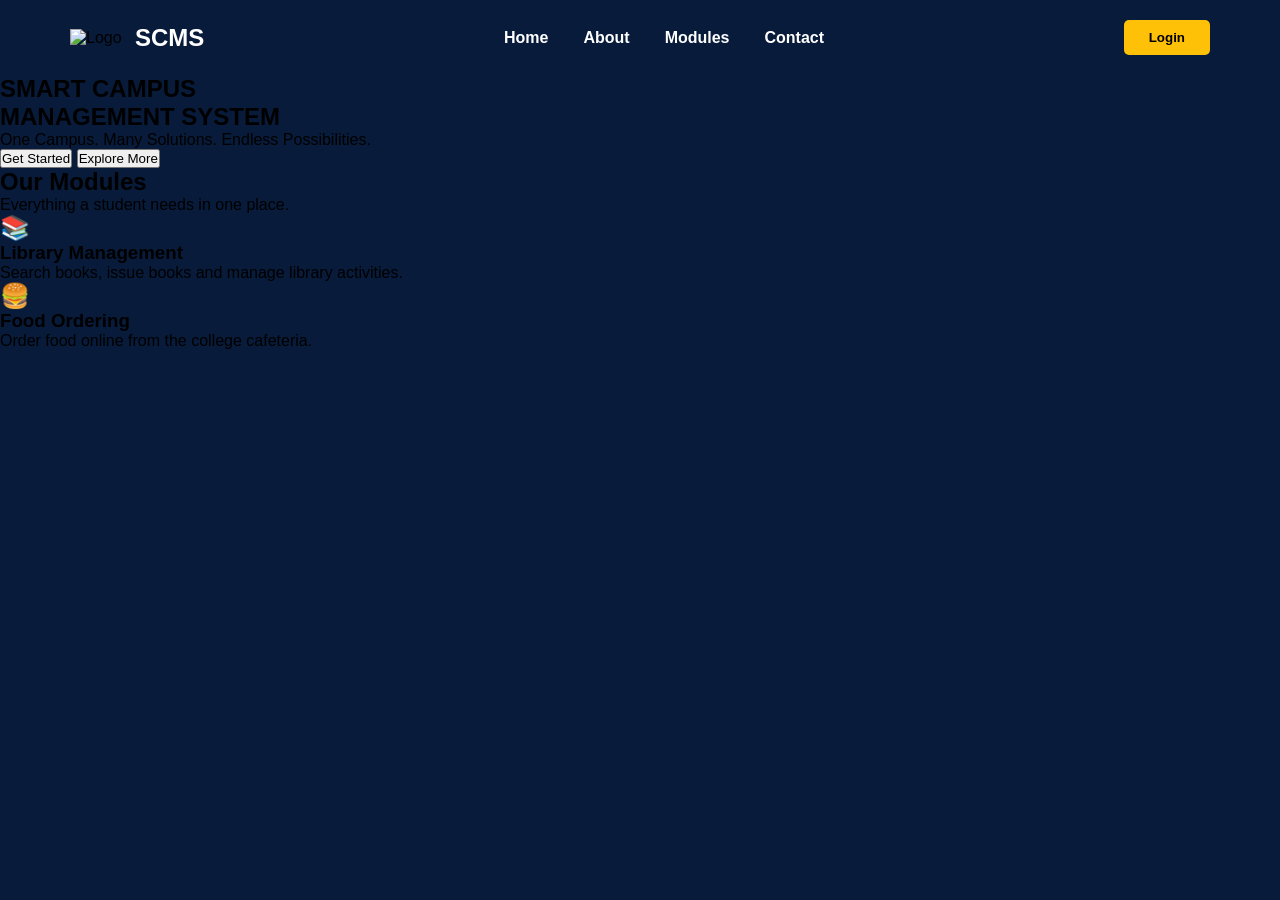
==== index.html @ 5b5bb32b "added food card" ====
<!DOCTYPE html>
<html>

<head>

    <title>SCMS</title>

    <link rel="stylesheet" href="style.css">

</head>

<body>

<nav>

    <div class="logo">

        <img src="images/logo.png" alt="Logo">

        <h2>SCMS</h2>

    </div>

    <ul>

        <li><a href="#">Home</a></li>

        <li><a href="#">About</a></li>

        <li><a href="#">Modules</a></li>

        <li><a href="#">Contact</a></li>

    </ul>

    <button>Login</button>

</nav>
<section class="hero">

<div class="hero-text">

<h1>

SMART CAMPUS

<br>

<span>MANAGEMENT SYSTEM</span>

</h1>

<p>

One Campus.

Many Solutions.

Endless Possibilities.

</p>

<div class="buttons">

<button class="btn1">

Get Started

</button>

<button class="btn2">

Explore More

</button>

</div>

</div>

</section>
</body>
<!-- Modules Section -->

<section class="modules">

    <h1>Our Modules</h1>

    <p>
        Everything a student needs in one place.
    </p>

    <div class="module-container">

<div class="card">

    <h2>📚</h2>

    <h3>Library Management</h3>

    <p>

        Search books, issue books and
        manage library activities.

    </p>

</div>  <div class="card">

    <h2>🍔</h2>

    <h3>Food Ordering</h3>

    <p>

        Order food online from the
        college cafeteria.

    </p>

</div>  </div>

</section>

</html>
---- style.css ----
*{
    margin:0;
    padding:0;
    box-sizing:border-box;
    font-family:Arial, Helvetica, sans-serif;
}

body{

    background:#081B3A;

}

nav{

    display:flex;

    justify-content:space-between;

    align-items:center;

    padding:20px 70px;

    background:#081B3A;

}

.logo{

    display:flex;

    align-items:center;

    gap:10px;

}

.logo img{

    width:55px;

}

.logo h2{

    color:white;

}

nav ul{

    display:flex;

    list-style:none;

    gap:35px;

}

nav ul li a{

    text-decoration:none;

    color:white;

    font-weight:bold;

}

nav button{

    padding:10px 25px;

    background:#FFC107;

    border:none;

    border-radius:5px;

    cursor:pointer;

    font-weight:bold;

.hero{

height:90vh;

background:url("images/bg.jpg");

background-size:cover;

background-position:center;

display:flex;

align-items:center;

padding-left:80px;

}

.hero-text{

color:white;

width:50%;

}

.hero h1{

font-size:70px;

}

.hero h1 span{

color:#FFC107;

}

.hero p{

font-size:24px;

margin-top:25px;

line-height:40px;

}

.buttons{

margin-top:40px;

}

.btn1{

padding:15px 35px;

background:#FFC107;

border:none;

font-weight:bold;

margin-right:20px;

cursor:pointer;

}

.btn2{

padding:15px 35px;

background:transparent;

border:2px solid white;

color:white;

cursor:pointer;

}.modules{

    text-align:center;

    padding:80px 60px;

    background:#F5F7FA;

}

.modules h1{

    color:#081B3A;

    font-size:40px;

}

.modules p{

    margin-top:15px;

    color:#666;

    font-size:18px;

.module-container{

    display:flex;

    justify-content:center;

    margin-top:50px;

}}
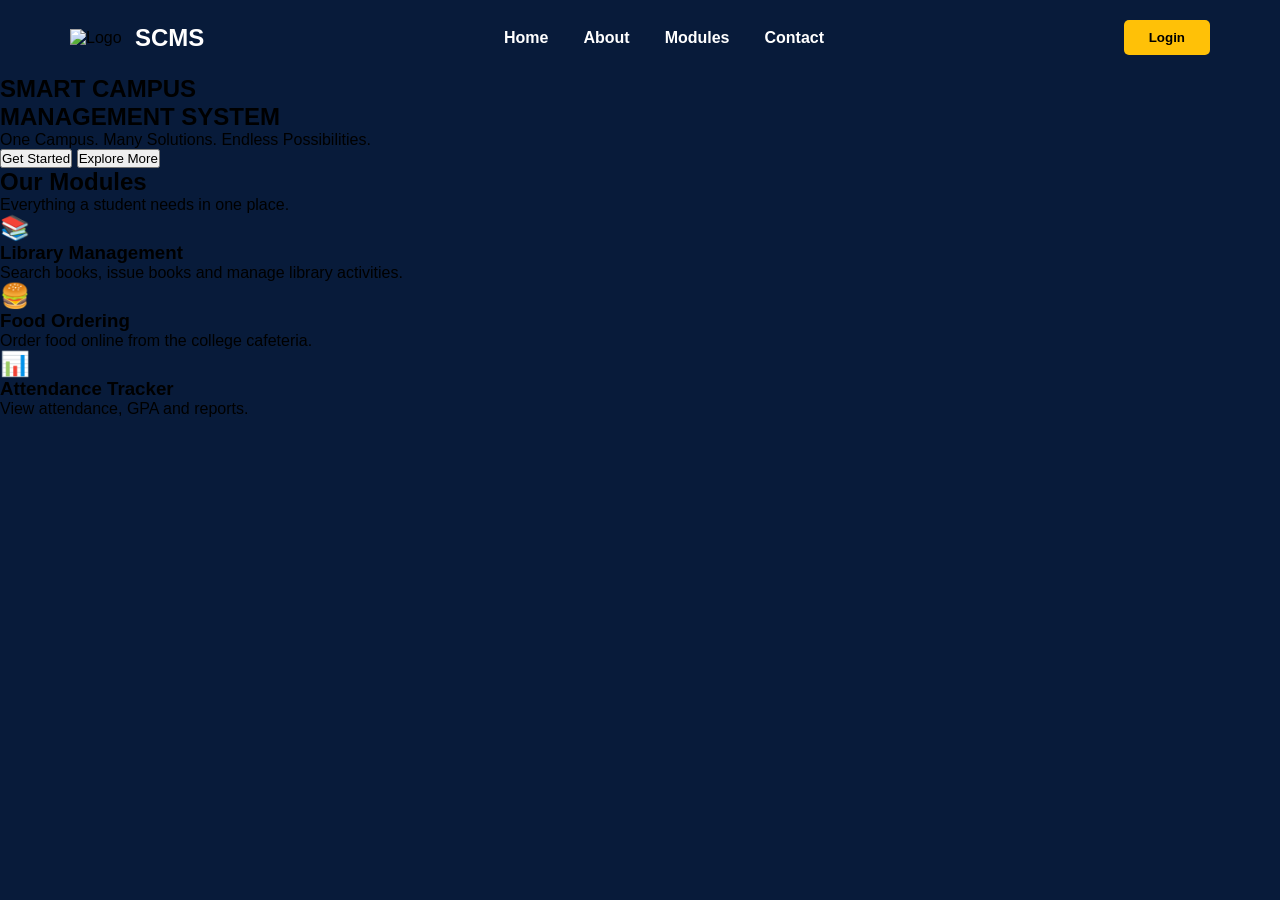
==== commit 51986640: "added attendance card" ====
--- a/index.html
+++ b/index.html
@@ -118,7 +118,20 @@
 
     </p>
 
-</div>  </div>
+</div> <div class="card">
+
+    <h2>📊</h2>
+
+    <h3>Attendance Tracker</h3>
+
+    <p>
+
+        View attendance,
+        GPA and reports.
+
+    </p>
+
+</div> </div>
 
 </section>
 
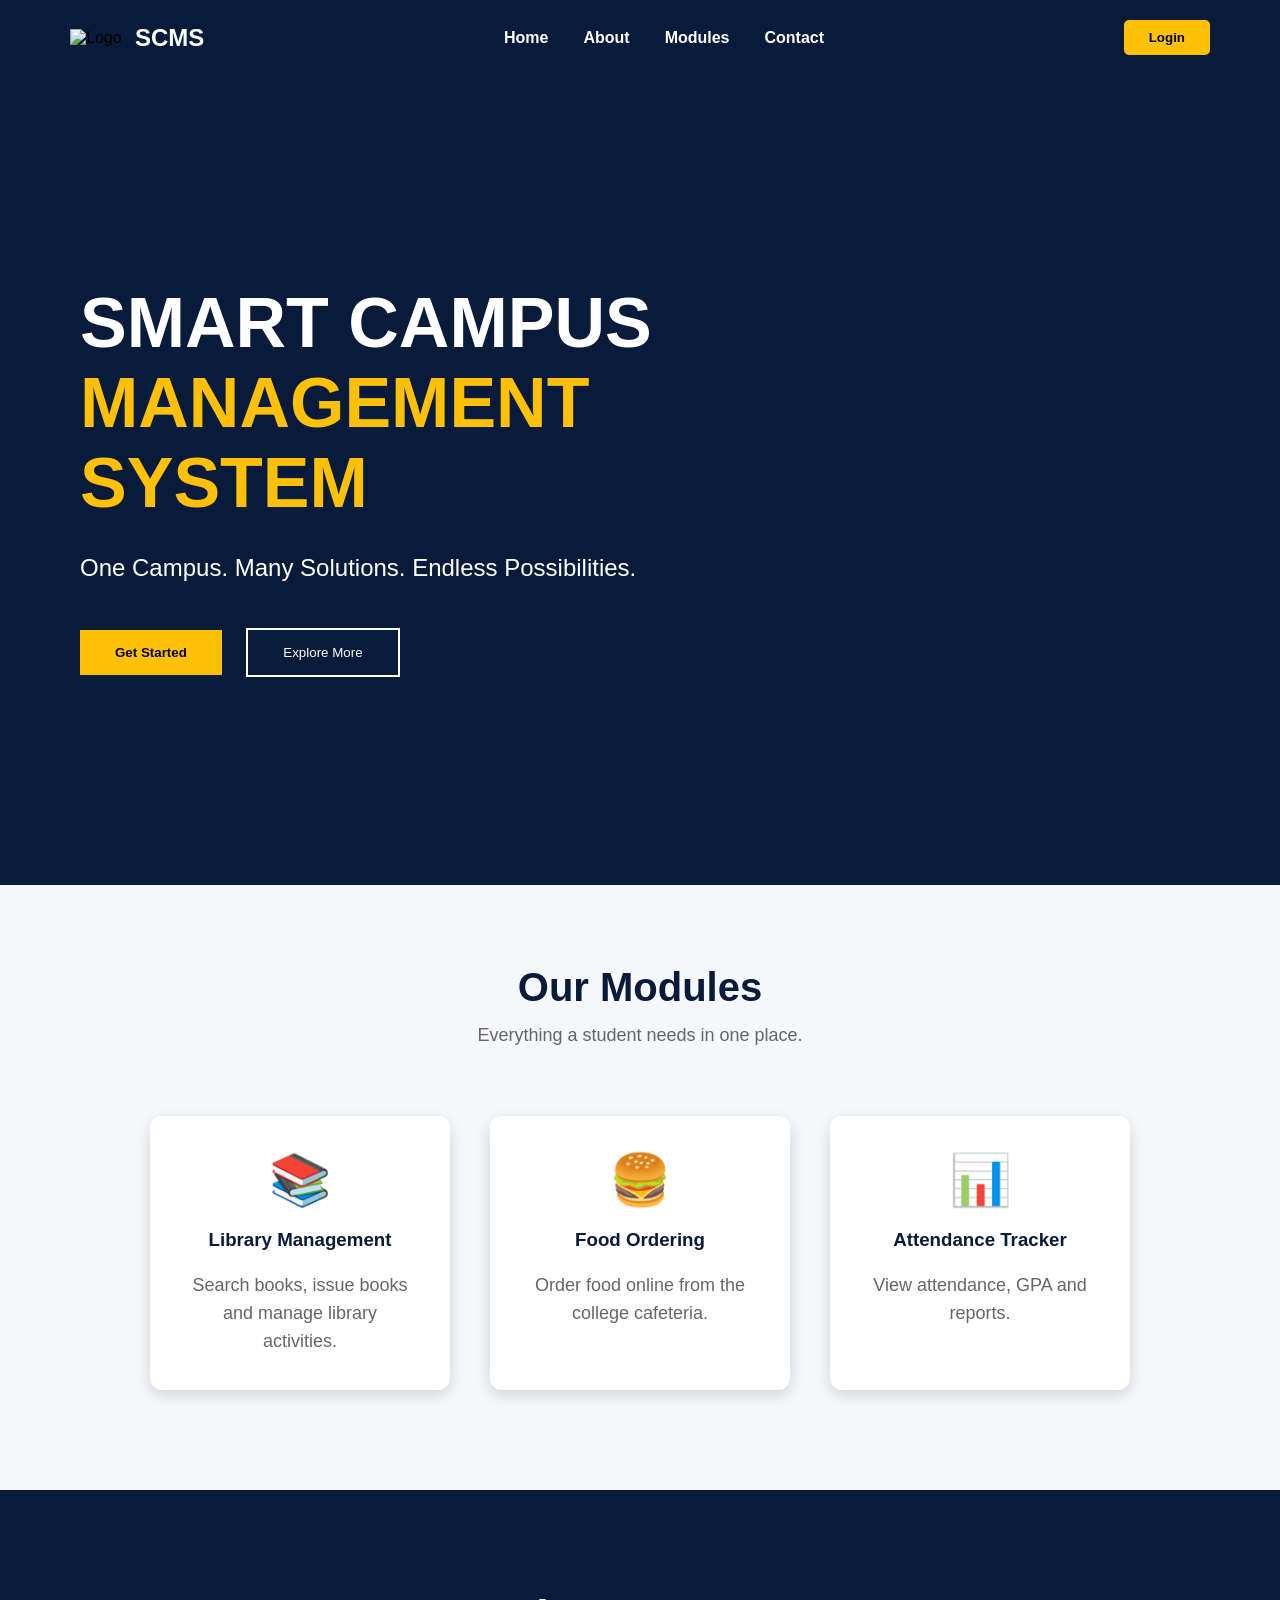
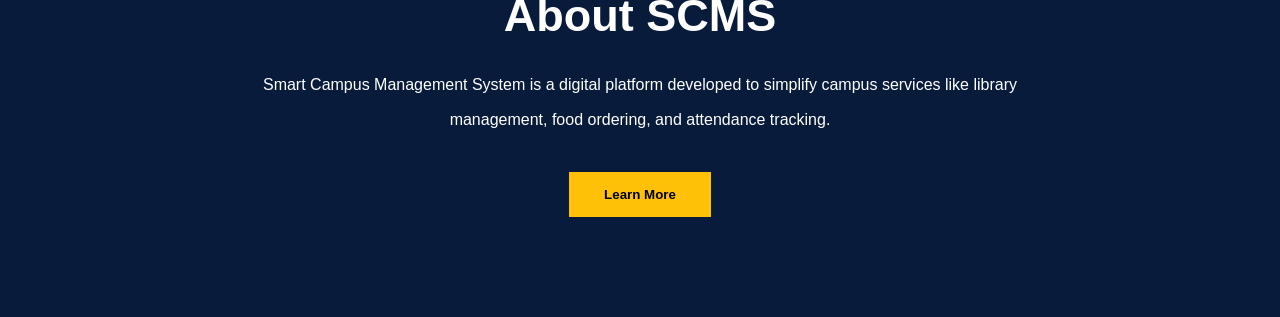
==== commit 95d463e5: "added about and some styles" ====
--- a/index.html
+++ b/index.html
@@ -133,6 +133,30 @@
 
 </div> </div>
 
+</section><section class="about">
+
+    <div class="about-text">
+
+        <h1>About SCMS</h1>
+
+        <p>
+
+            Smart Campus Management System
+            is a digital platform developed
+            to simplify campus services like
+            library management, food ordering,
+            and attendance tracking.
+
+        </p>
+
+        <button>
+
+            Learn More
+
+        </button>
+
+    </div>
+
 </section>
 
 </html>
--- a/style.css
+++ b/style.css
@@ -81,7 +81,8 @@
 
     font-weight:bold;
 
-.hero{
+    }
+    .hero{
 
 height:90vh;
 
@@ -188,6 +189,7 @@
     color:#666;
 
     font-size:18px;
+}
 
 .module-container{
 
@@ -197,4 +199,91 @@
 
     margin-top:50px;
 
-}}
+}.card{
+
+    width:300px;
+
+    background:white;
+
+    margin:20px;
+
+    padding:35px;
+
+    border-radius:12px;
+
+    box-shadow:0px 5px 15px rgba(0,0,0,0.15);
+
+    transition:0.3s;
+
+}
+
+.card:hover{
+
+    transform:translateY(-10px);
+
+}
+
+.card h2{
+
+    font-size:50px;
+
+}
+
+.card h3{
+
+    margin-top:20px;
+
+    color:#081B3A;
+
+}
+
+.card p{
+
+    margin-top:20px;
+
+    line-height:28px;
+
+}
+.about{
+
+    background:#081B3A;
+
+    color:white;
+
+    padding:100px;
+
+    text-align:center;
+
+}
+
+.about h1{
+
+    font-size:45px;
+
+}
+
+.about p{
+
+    width:70%;
+
+    margin:auto;
+
+    margin-top:25px;
+
+    line-height:35px;
+
+}
+
+.about button{
+
+    margin-top:35px;
+
+    padding:15px 35px;
+
+    background:#FFC107;
+
+    border:none;
+
+    font-weight:bold;
+
+}
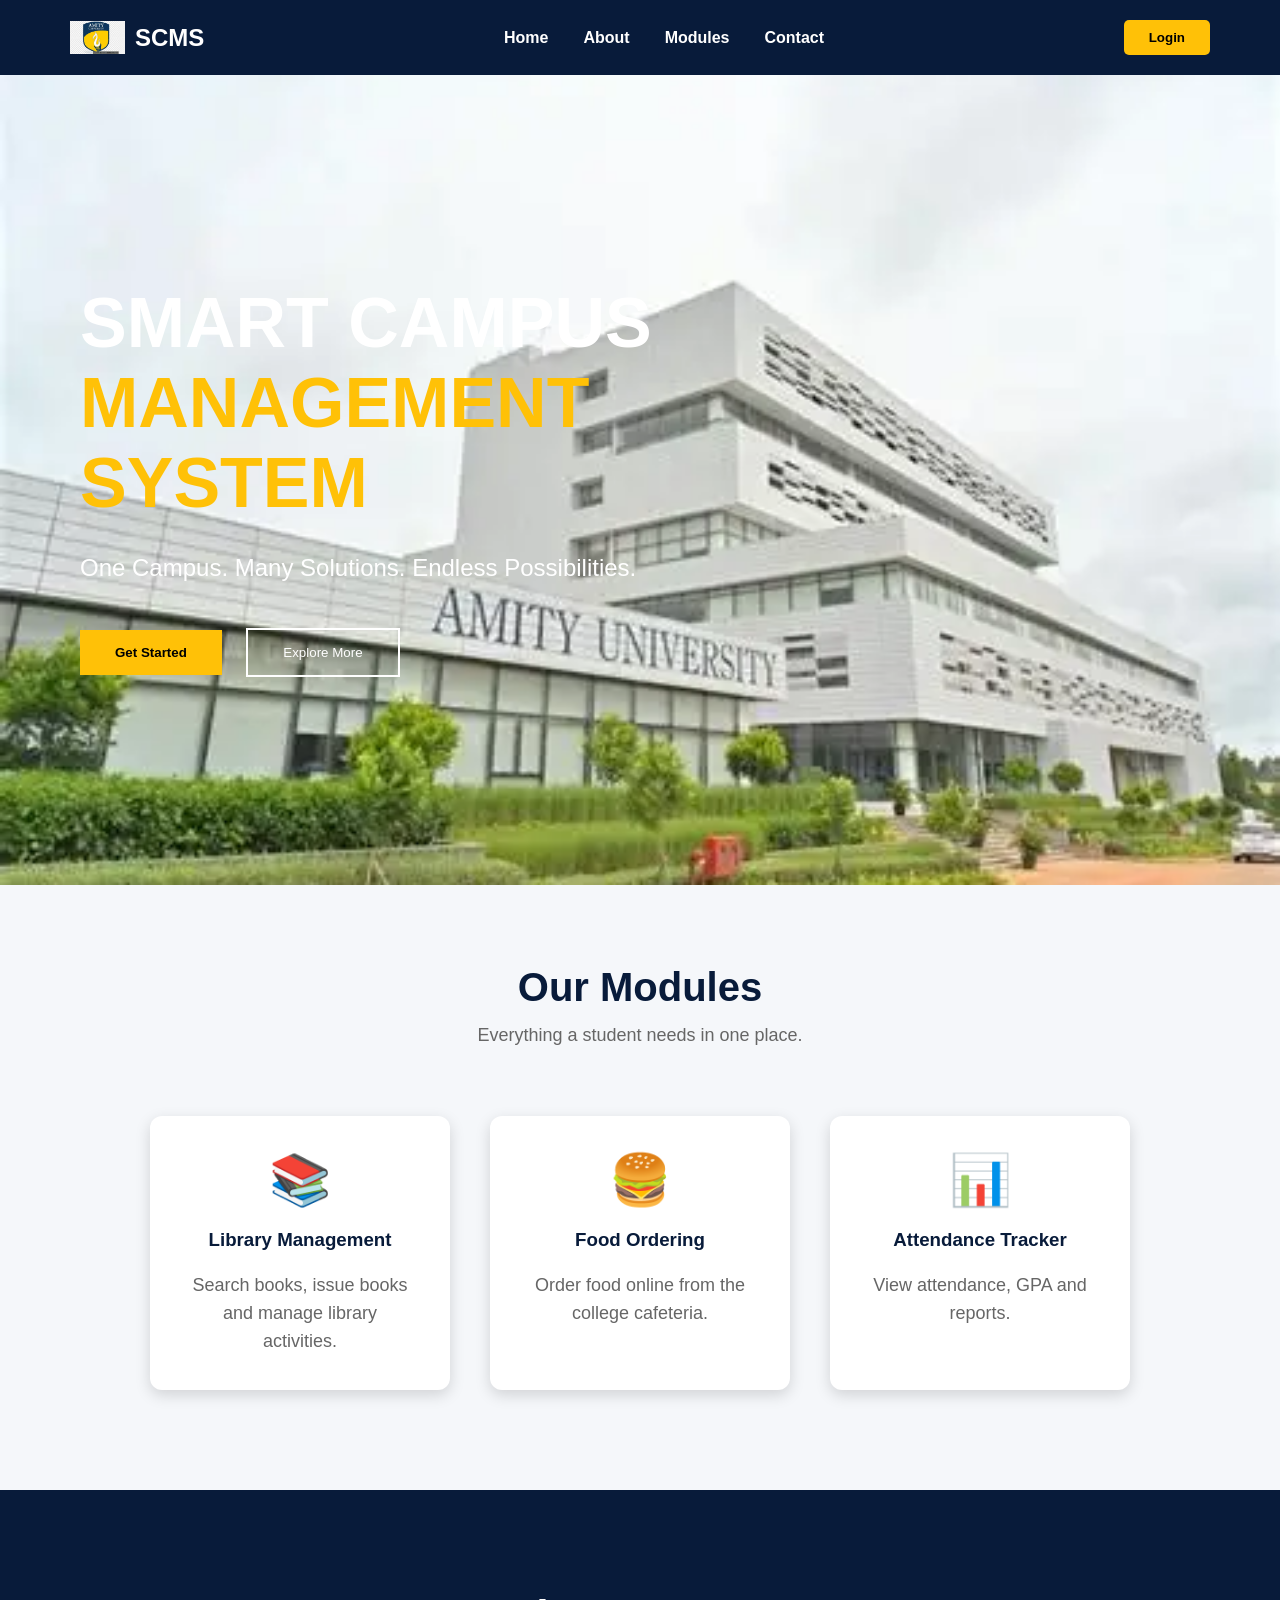
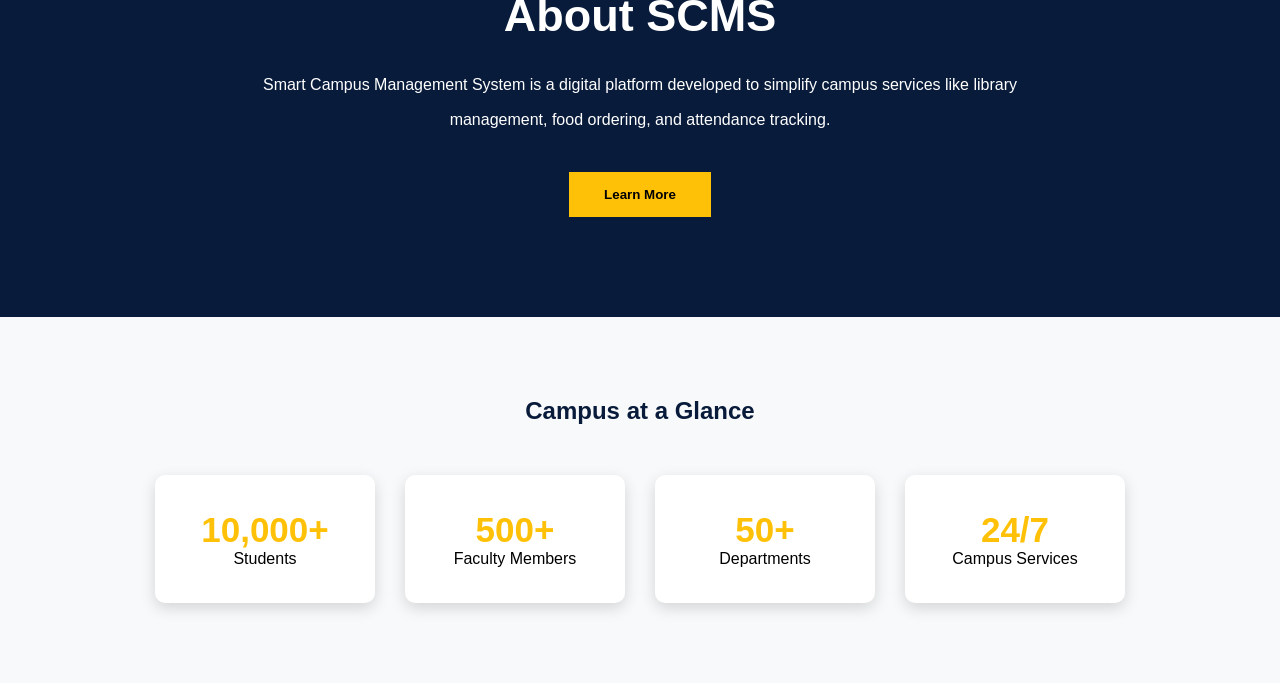
==== commit 91ab8090: "added style ans stats section" ====
--- a/index.html
+++ b/index.html
@@ -158,5 +158,33 @@
     </div>
 
 </section>
+<section class="stats">
 
+    <h1>Campus at a Glance</h1>
+
+    <div class="stats-container">
+
+        <div class="stat-box">
+            <h2>10,000+</h2>
+            <p>Students</p>
+        </div>
+
+        <div class="stat-box">
+            <h2>500+</h2>
+            <p>Faculty Members</p>
+        </div>
+
+        <div class="stat-box">
+            <h2>50+</h2>
+            <p>Departments</p>
+        </div>
+
+        <div class="stat-box">
+            <h2>24/7</h2>
+            <p>Campus Services</p>
+        </div>
+
+    </div>
+
+</section>
 </html>
--- a/style.css
+++ b/style.css
@@ -286,4 +286,42 @@
 
     font-weight:bold;
 
-}
+}.stats{
+
+    padding:80px;
+    text-align:center;
+    background:#F8F9FA;
+
+}
+
+.stats h1{
+
+    color:#081B3A;
+    margin-bottom:50px;
+
+}
+
+.stats-container{
+
+    display:flex;
+    justify-content:center;
+    gap:30px;
+
+}
+
+.stat-box{
+
+    background:white;
+    padding:35px;
+    width:220px;
+    border-radius:10px;
+    box-shadow:0px 5px 15px rgba(0,0,0,0.15);
+
+}
+
+.stat-box h2{
+
+    color:#FFC107;
+    font-size:35px;
+
+}
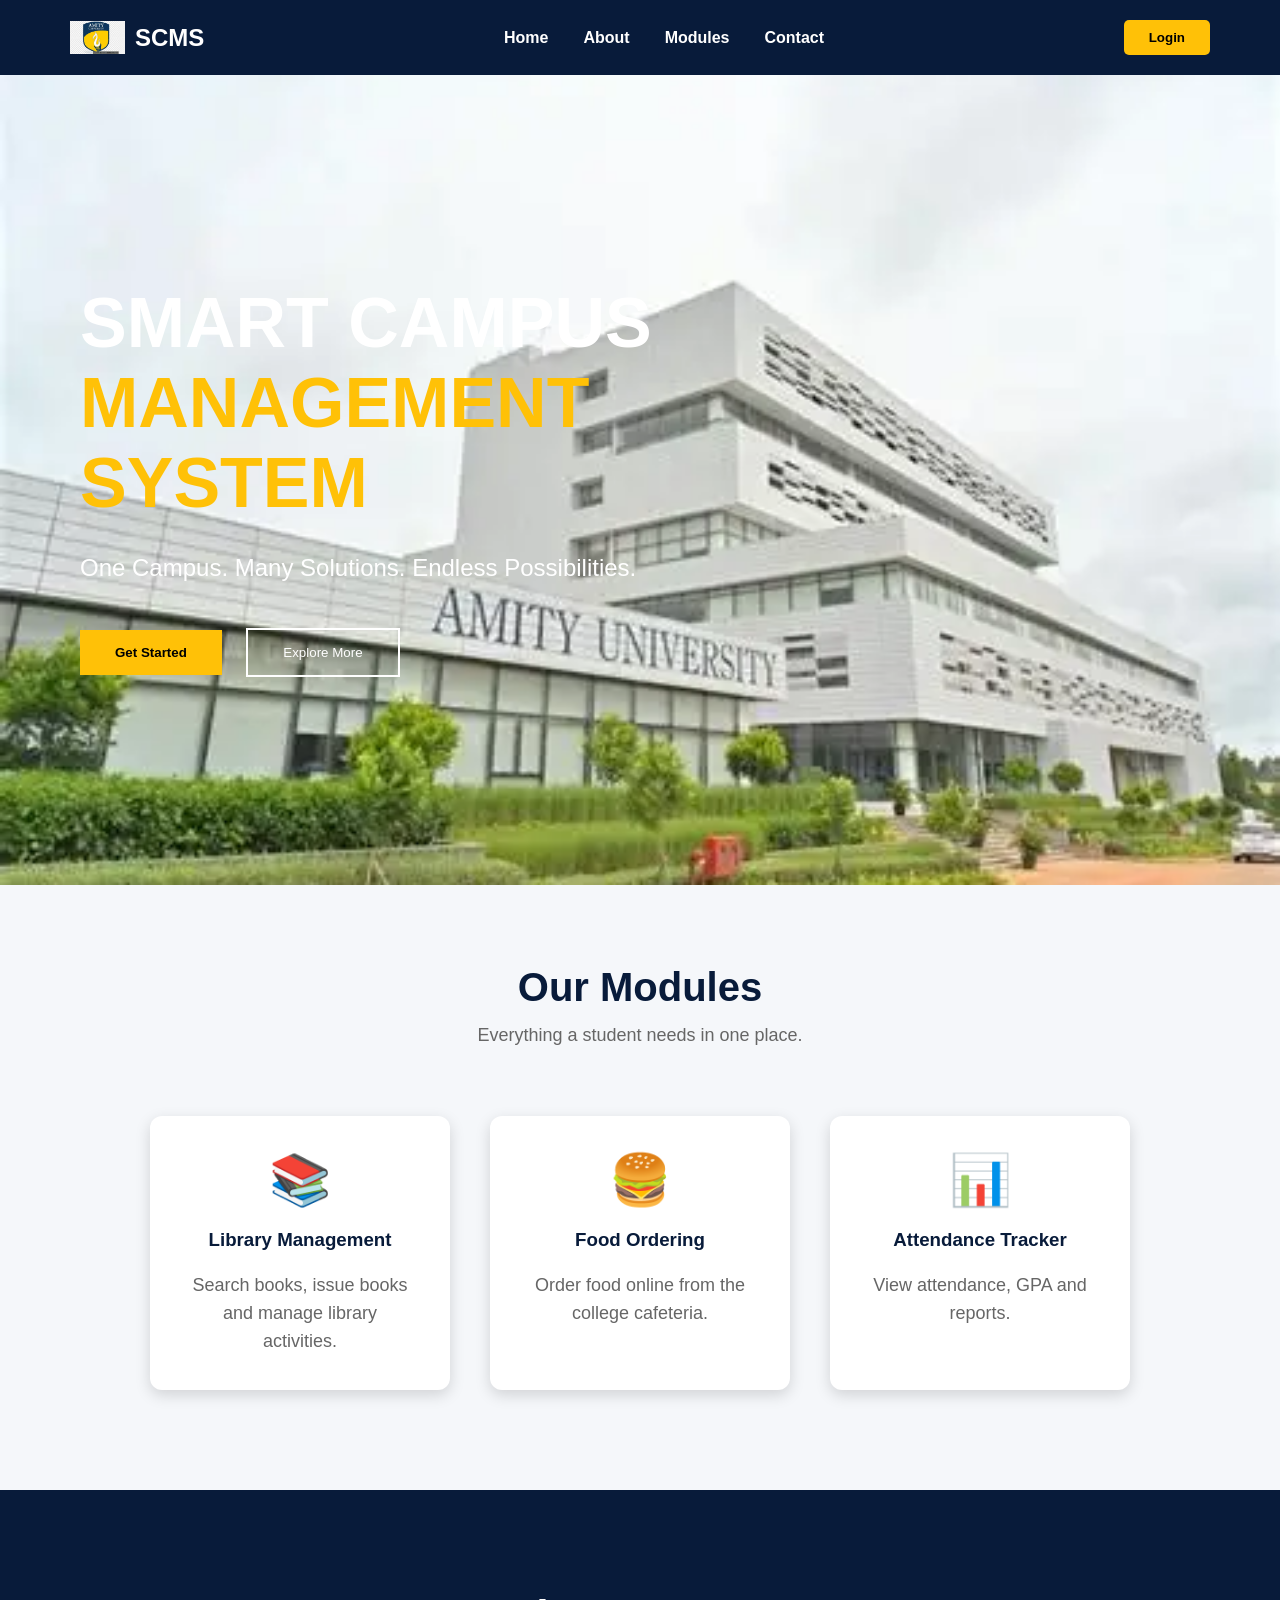
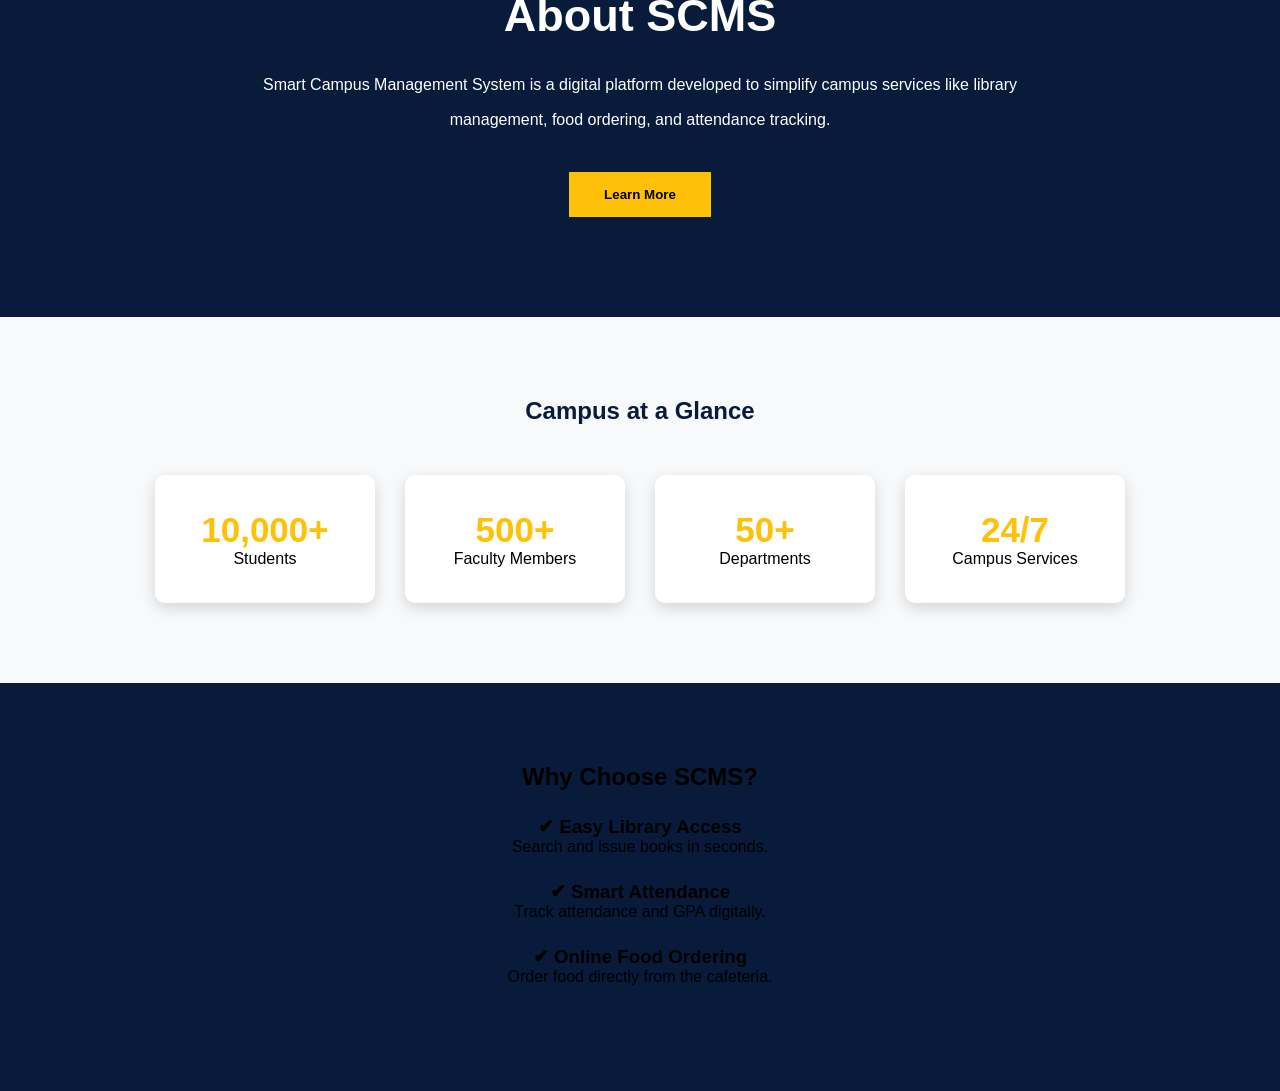
==== commit b5b867e1: "added style ans search section" ====
--- a/index.html
+++ b/index.html
@@ -186,5 +186,33 @@
 
     </div>
 
+</section><section class="features">
+
+    <h1>Why Choose SCMS?</h1>
+
+    <div class="feature">
+
+        <h3>✔ Easy Library Access</h3>
+
+        <p>Search and issue books in seconds.</p>
+
+    </div>
+
+    <div class="feature">
+
+        <h3>✔ Smart Attendance</h3>
+
+        <p>Track attendance and GPA digitally.</p>
+
+    </div>
+
+    <div class="feature">
+
+        <h3>✔ Online Food Ordering</h3>
+
+        <p>Order food directly from the cafeteria.</p>
+
+    </div>
+
 </section>
 </html>
--- a/style.css
+++ b/style.css
@@ -325,3 +325,16 @@
     font-size:35px;
 
 }
+.features{
+
+    padding:80px;
+    text-align:center;
+
+}
+
+.feature{
+
+    margin:25px auto;
+    width:70%;
+
+}
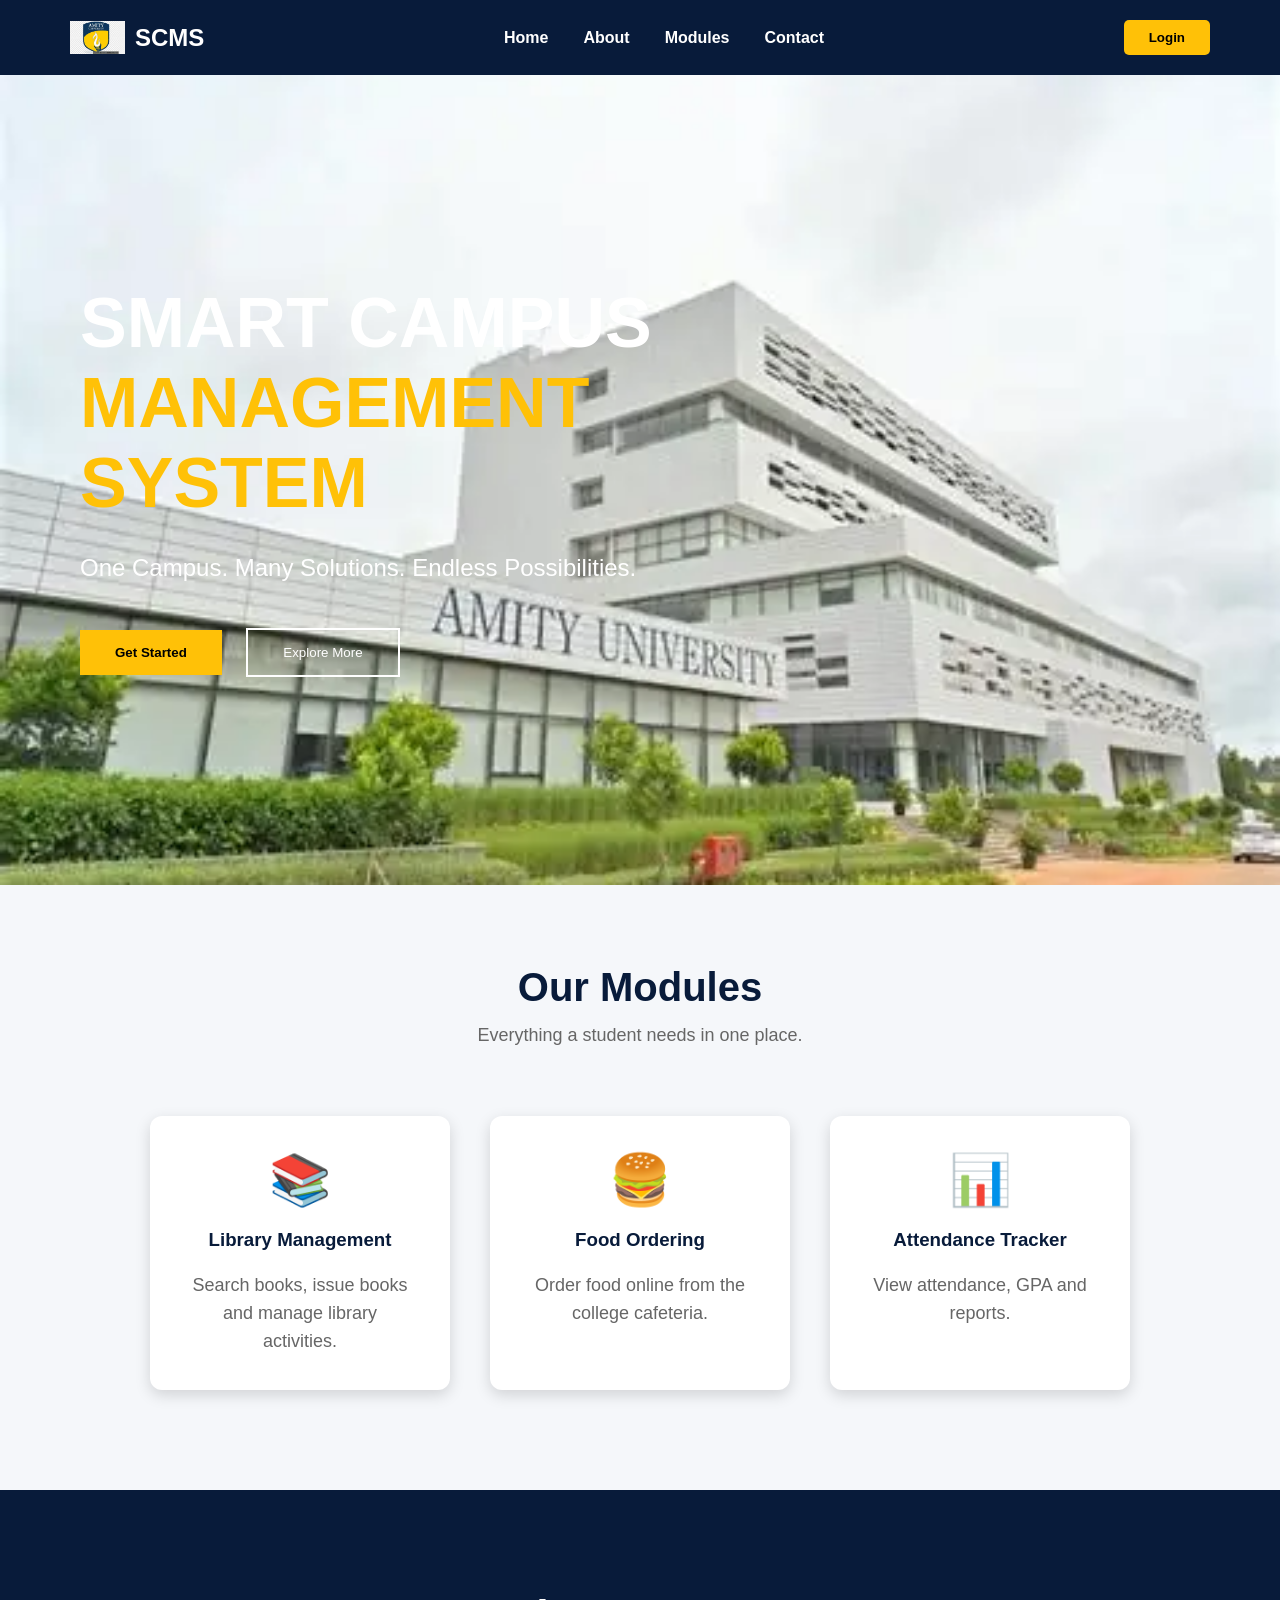
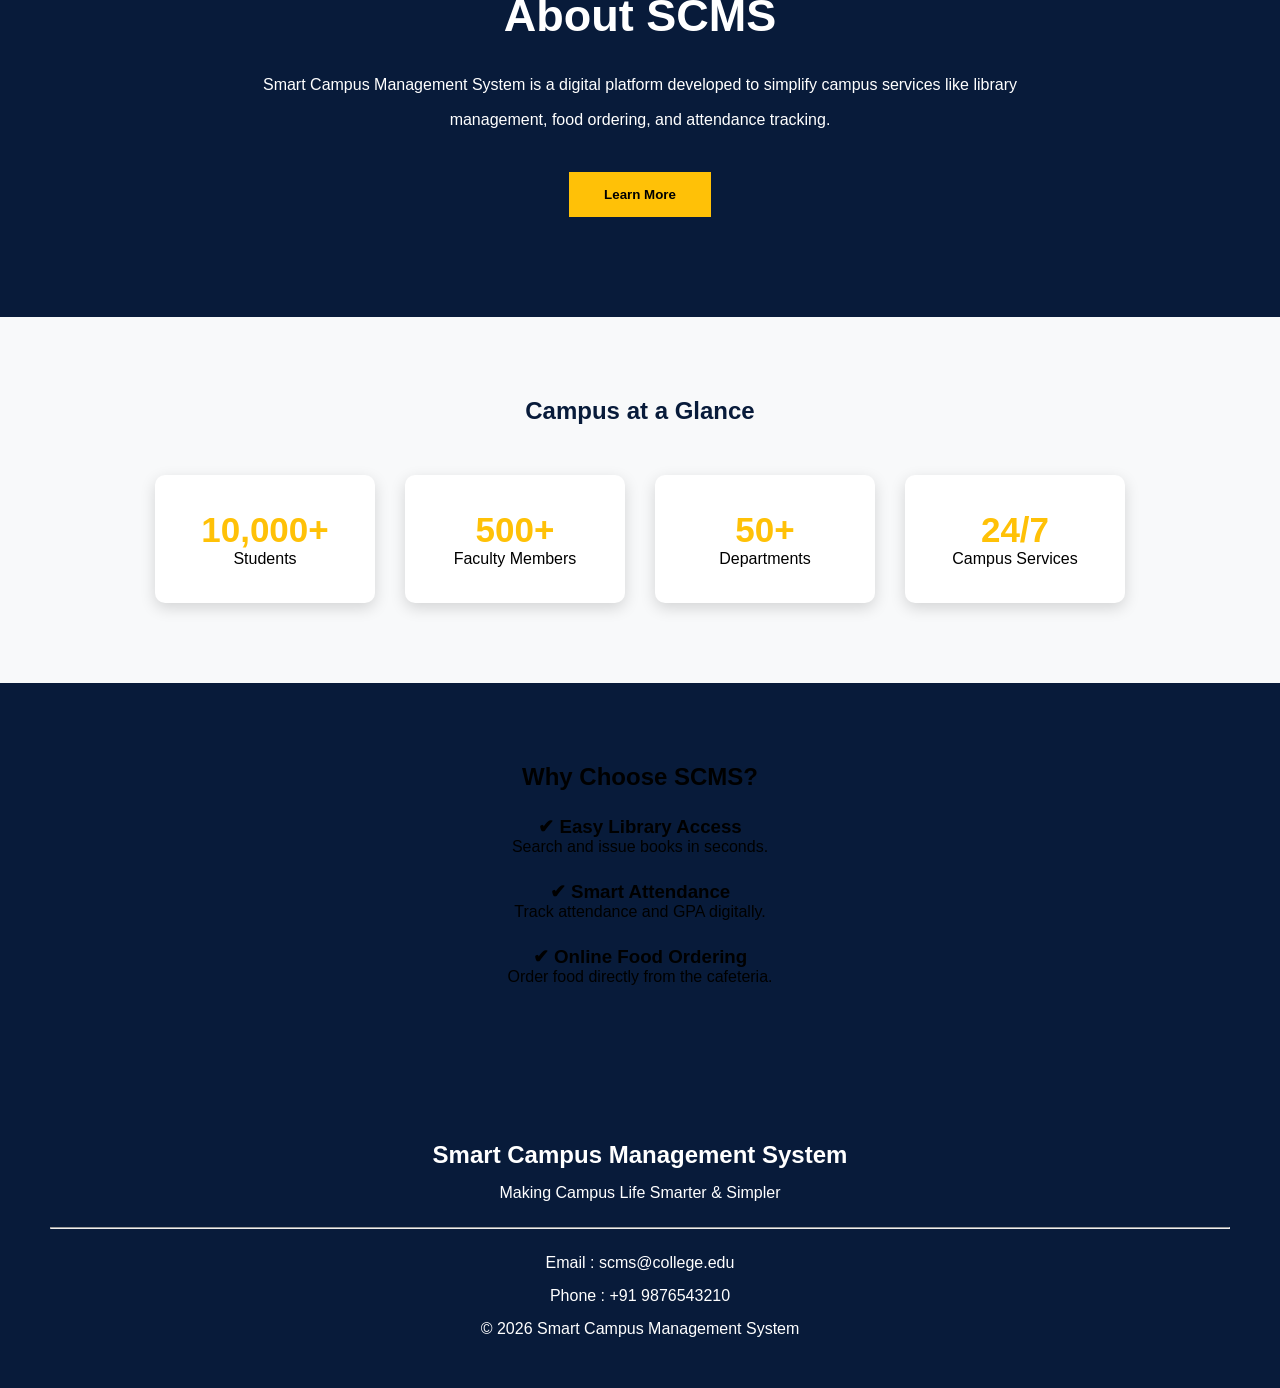
==== commit 9209f3da: "added footer and styles" ====
--- a/index.html
+++ b/index.html
@@ -214,5 +214,35 @@
 
     </div>
 
-</section>
+</section><footer>
+
+    <h2>Smart Campus Management System</h2>
+
+    <p>
+        Making Campus Life Smarter & Simpler
+    </p>
+
+    <hr>
+
+    <p>
+
+        Email :
+        scms@college.edu
+
+    </p>
+
+    <p>
+
+        Phone :
+        +91 9876543210
+
+    </p>
+
+    <p>
+
+        © 2026 Smart Campus Management System
+
+    </p>
+
+</footer>
 </html>
--- a/style.css
+++ b/style.css
@@ -337,4 +337,23 @@
     margin:25px auto;
     width:70%;
 
-}
+}footer{
+
+    background:#081B3A;
+    color:white;
+    text-align:center;
+    padding:50px;
+
+}
+
+footer p{
+
+    margin-top:15px;
+
+}
+
+footer hr{
+
+    margin:25px 0;
+
+}
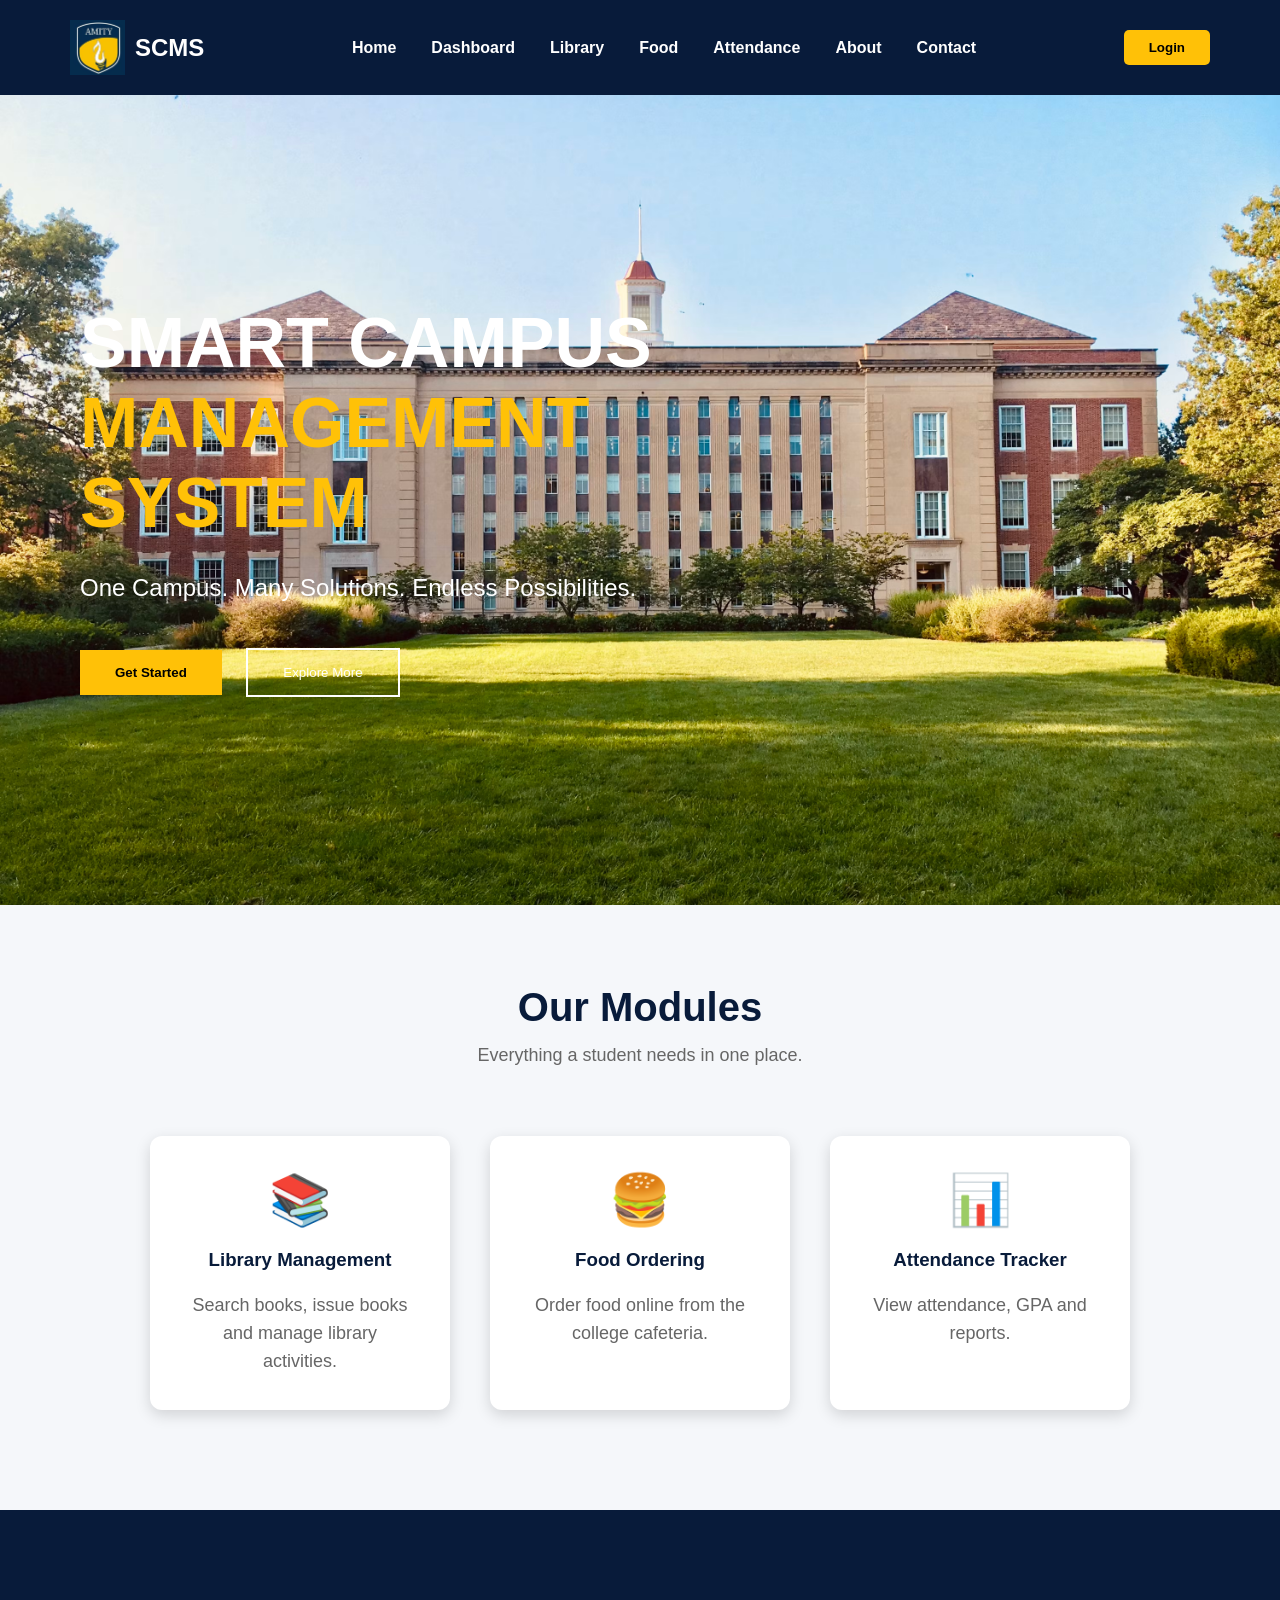
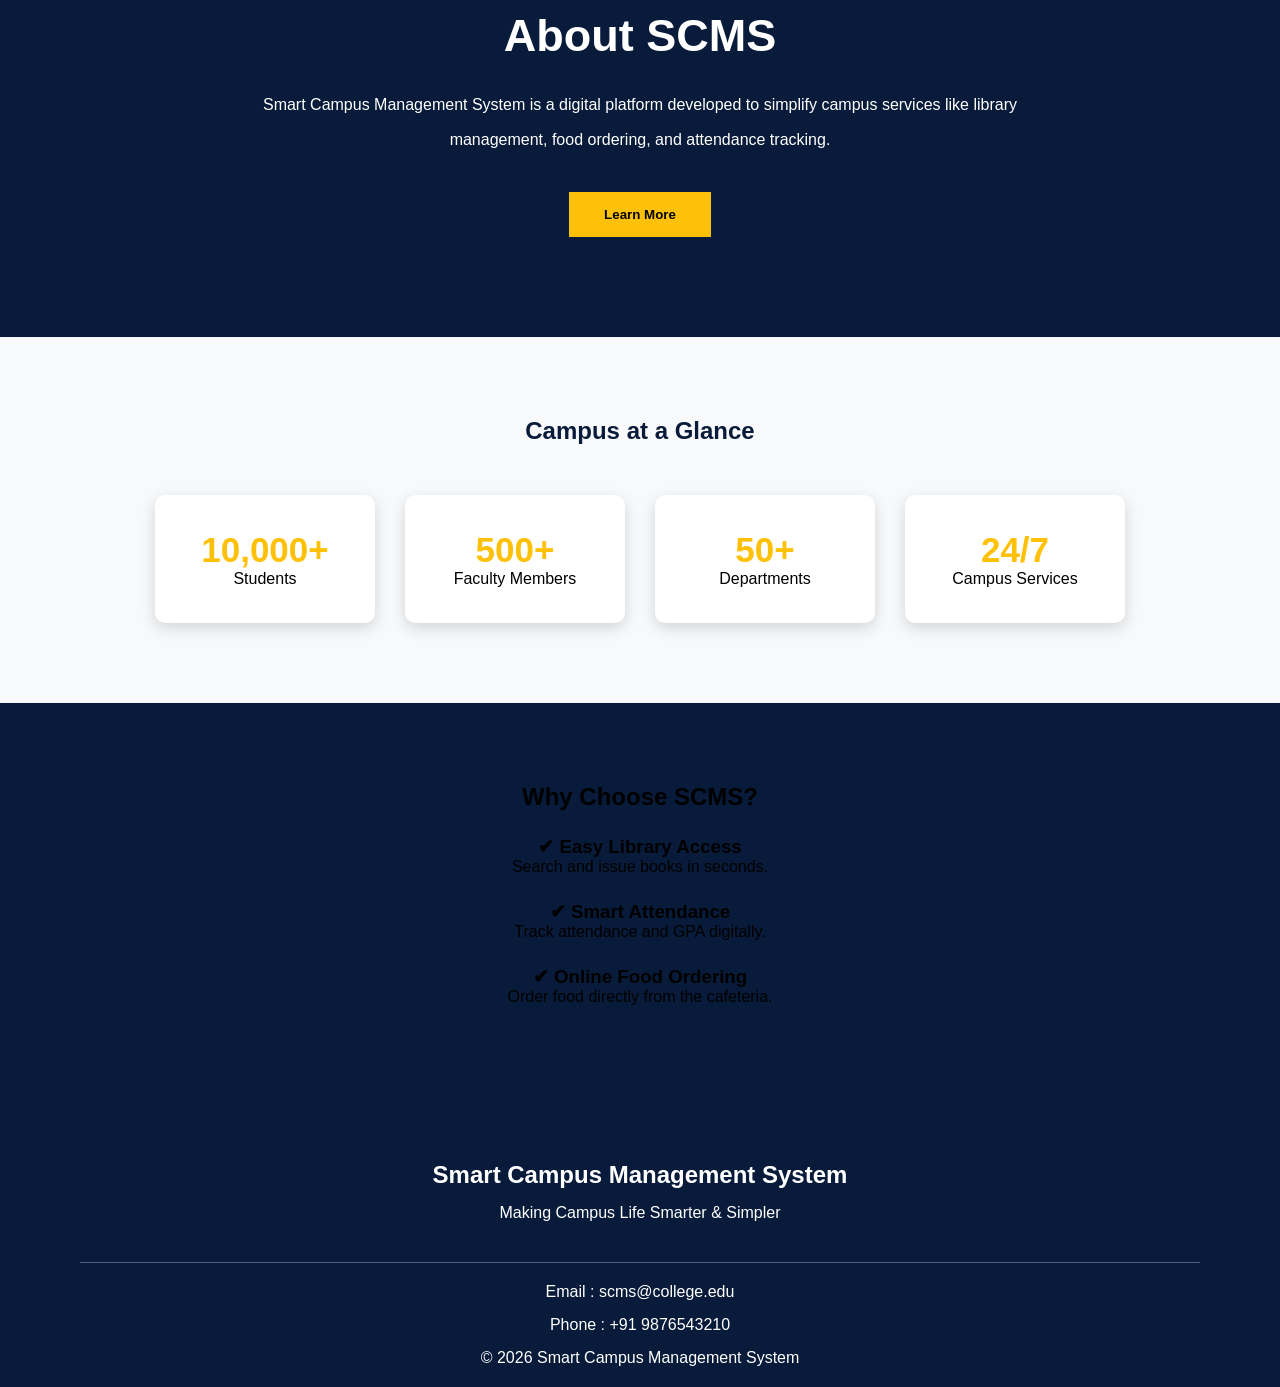
==== commit a5a6f89e: "added files to SCMS_project" ====
--- a/index.html
+++ b/index.html
@@ -14,26 +14,31 @@
 <nav>
 
     <div class="logo">
-
-        <img src="images/logo.png" alt="Logo">
-
+        <img src="images/logo.png" alt="SCMS Logo">
         <h2>SCMS</h2>
-
     </div>
 
     <ul>
 
-        <li><a href="#">Home</a></li>
-
-        <li><a href="#">About</a></li>
-
-        <li><a href="#">Modules</a></li>
-
-        <li><a href="#">Contact</a></li>
+        <li><a href="index.html">Home</a></li>
+
+        <li><a href="dashboard.html">Dashboard</a></li>
+
+        <li><a href="library.html">Library</a></li>
+
+        <li><a href="food.html">Food</a></li>
+
+        <li><a href="attendance.html">Attendance</a></li>
+
+        <li><a href="about.html">About</a></li>
+
+        <li><a href="contact.html">Contact</a></li>
 
     </ul>
 
-    <button>Login</button>
+    <a href="login.html">
+        <button>Login</button>
+    </a>
 
 </nav>
 <section class="hero">
--- a/style.css
+++ b/style.css
@@ -356,4 +356,653 @@
 
     margin:25px 0;
 
-}
+}.login-section{
+
+height:90vh;
+
+display:flex;
+
+justify-content:center;
+
+align-items:center;
+
+background:#F5F7FA;
+
+}
+
+.login-box{
+
+width:420px;
+
+background:white;
+
+padding:40px;
+
+border-radius:12px;
+
+text-align:center;
+
+box-shadow:0px 5px 20px rgba(0,0,0,.2);
+
+}.login-box input{
+
+width:100%;
+
+padding:15px;
+
+margin-top:20px;
+
+border-radius:6px;
+
+border:1px solid #ccc;
+
+font-size:16px;
+
+}.login-box button{
+
+width:100%;
+
+padding:15px;
+
+margin-top:25px;
+
+background:#FFC107;
+
+border:none;
+
+font-weight:bold;
+
+cursor:pointer;
+
+font-size:18px;
+
+border-radius:6px;
+
+}.options{
+
+display:flex;
+
+justify-content:space-between;
+
+margin-top:20px;
+
+font-size:14px;
+
+}.login-logo{
+
+width:90px;
+
+margin-bottom:20px;
+
+}.login-box button:hover{
+
+background:#E0A800;
+
+}
+
+.options a:hover{
+
+color:#FFC107;
+
+}.welcome{
+
+padding:60px;
+
+color:white;
+
+text-align:center;
+
+}.dashboard{
+
+display:flex;
+
+justify-content:center;
+
+gap:30px;
+
+padding:60px;
+
+flex-wrap:wrap;
+
+}
+
+.dash-card{
+
+width:240px;
+
+padding:30px;
+
+background:white;
+
+border-radius:10px;
+
+text-align:center;
+
+box-shadow:0px 5px 15px rgba(0,0,0,.2);
+
+transition:.3s;
+
+}
+
+.dash-card:hover{
+
+transform:translateY(-10px);
+
+}.library-header{
+
+    text-align:center;
+    padding:60px;
+    color:white;
+
+}.options a:hover{
+
+color:#FFC107;
+
+}.welcome{
+
+padding:60px;
+
+color:white;
+
+text-align:center;
+
+}.dashboard{
+
+display:flex;
+
+justify-content:center;
+
+gap:30px;
+
+padding:60px;
+
+flex-wrap:wrap;
+
+}
+
+.dash-card{
+
+width:240px;
+
+padding:30px;
+
+background:white;
+
+border-radius:10px;
+
+text-align:center;
+
+box-shadow:0px 5px 15px rgba(0,0,0,.2);
+
+transition:.3s;
+
+}
+
+.dash-card:hover{
+
+transform:translateY(-10px);
+
+}.library-header{
+
+    text-align:center;
+    padding:60px;
+    color:white;
+
+}.books{
+
+    padding:40px;
+
+}
+
+table{
+
+    width:90%;
+    margin:auto;
+    border-collapse:collapse;
+    background:white;
+
+}
+
+th{
+
+    background:#081B3A;
+    color:white;
+
+}
+
+th,td{
+
+    padding:15px;
+    border:1px solid #ddd;
+    text-align:center;
+
+}.categories{
+
+    padding:70px;
+
+    text-align:center;
+
+}
+
+.category-container{
+
+    display:flex;
+
+    justify-content:center;
+
+    gap:25px;
+
+    margin-top:40px;
+
+    flex-wrap:wrap;
+
+}
+
+.category-card{
+
+    width:220px;
+
+    background:white;
+
+    padding:30px;
+
+    border-radius:12px;
+
+    box-shadow:0px 5px 15px rgba(0,0,0,.15);
+
+    transition:.3s;
+
+}
+
+.category-card:hover{
+
+    transform:translateY(-8px);
+
+}.recent-books{
+
+padding:70px;
+
+text-align:center;
+
+background:#F8F9FA;
+
+}
+
+.recent-container{
+
+display:flex;
+
+justify-content:center;
+
+gap:30px;
+
+margin-top:40px;
+
+}
+
+.recent-card{
+
+width:250px;
+
+padding:25px;
+
+background:white;
+
+border-radius:12px;
+
+box-shadow:0px 5px 15px rgba(0,0,0,.15);
+
+}.popular-books{
+
+padding:70px;
+
+text-align:center;
+
+}
+
+.popular-container{
+
+display:flex;
+
+justify-content:center;
+
+gap:30px;
+
+margin-top:40px;
+
+}
+
+.popular-card{
+
+width:250px;
+
+background:white;
+
+padding:30px;
+
+border-radius:12px;
+
+box-shadow:0px 5px 15px rgba(0,0,0,.15);
+
+transition:.3s;
+
+}
+
+.popular-card:hover{
+
+transform:scale(1.05);
+
+}.food-header{
+
+text-align:center;
+
+padding:60px;
+
+color:white;
+
+}.food-search{
+
+text-align:center;
+
+margin:40px;
+
+}
+
+.food-search input{
+
+width:350px;
+
+padding:15px;
+
+}
+
+.food-search button{
+
+padding:15px 30px;
+
+background:#FFC107;
+
+border:none;
+
+cursor:pointer;
+
+}.menu{
+
+padding:70px;
+
+text-align:center;
+
+}
+
+.menu-container{
+
+display:flex;
+
+justify-content:center;
+
+gap:30px;
+
+flex-wrap:wrap;
+
+margin-top:40px;
+
+}
+
+.menu-card{
+
+width:250px;
+
+background:white;
+
+padding:30px;
+
+border-radius:12px;
+
+box-shadow:0px 5px 15px rgba(0,0,0,.15);
+
+transition:.3s;
+
+}
+
+.menu-card:hover{
+
+transform:translateY(-8px);
+
+}
+
+.menu-card button{
+
+margin-top:15px;
+
+padding:10px 20px;
+
+background:#FFC107;
+
+border:none;
+
+cursor:pointer;
+
+}.cart{
+
+padding:60px;
+
+text-align:center;
+
+background:#F5F7FA;
+
+}footer{
+
+    background:#081B3A;
+    color:white;
+    padding:50px 80px 20px;
+
+}
+
+.footer-container{
+
+    display:flex;
+    justify-content:space-between;
+    flex-wrap:wrap;
+    gap:50px;
+
+}
+
+.footer-about{
+
+    width:35%;
+
+}
+
+.footer-about h2{
+
+    color:#FFC107;
+    margin-bottom:15px;
+
+}
+
+.footer-about p{
+
+    line-height:28px;
+
+}
+
+.footer-links h3,
+.footer-contact h3{
+
+    color:#FFC107;
+    margin-bottom:15px;
+
+}
+
+.footer-links ul{
+
+    list-style:none;
+
+}
+
+.footer-links li{
+
+    margin-bottom:12px;
+
+}
+
+.footer-links a{
+
+    color:white;
+    text-decoration:none;
+
+}
+
+.footer-links a:hover{
+
+    color:#FFC107;
+
+}
+
+.footer-contact p{
+
+    margin-bottom:12px;
+
+}
+
+footer hr{
+
+    margin:40px 0 20px;
+    border:0;
+    height:1px;
+    background:#4B5D80;
+
+}
+
+.copyright{
+
+    text-align:center;
+    font-size:14px;
+
+}.attendance-header{
+
+    text-align:center;
+
+    padding:60px;
+
+    color:white;
+
+}.overall-attendance{
+
+    display:flex;
+
+    justify-content:center;
+
+    padding:50px;
+
+}
+
+.attendance-card{
+
+    width:350px;
+
+    background:white;
+
+    padding:35px;
+
+    text-align:center;
+
+    border-radius:12px;
+
+    box-shadow:0px 5px 15px rgba(0,0,0,.2);
+
+}
+
+.attendance-card h1{
+
+    font-size:55px;
+
+    color:#FFC107;
+
+}.performance{
+
+padding:70px;
+
+text-align:center;
+
+}
+
+.performance-container{
+
+display:flex;
+
+justify-content:center;
+
+gap:30px;
+
+margin-top:40px;
+
+}
+
+.performance-card{
+
+width:220px;
+
+background:white;
+
+padding:30px;
+
+border-radius:12px;
+
+box-shadow:0px 5px 15px rgba(0,0,0,.15);
+
+}.calendar{
+
+text-align:center;
+
+padding:60px;
+
+background:#F5F7FA;
+
+}
+
+.calendar-container{
+
+display:flex;
+
+justify-content:center;
+
+gap:20px;
+
+margin-top:30px;
+
+}
+
+.calendar-container div{
+
+background:white;
+
+padding:20px;
+
+border-radius:8px;
+
+box-shadow:0px 3px 10px rgba(0,0,0,.15);
+
+}.attendance-notification{
+
+padding:60px;
+
+text-align:center;
+
+}
+
+.attendance-notification ul{
+
+list-style:none;
+
+margin-top:30px;
+
+}
+
+.attendance-notification li{
+
+margin:20px;
+
+font-size:18px;
+
+}
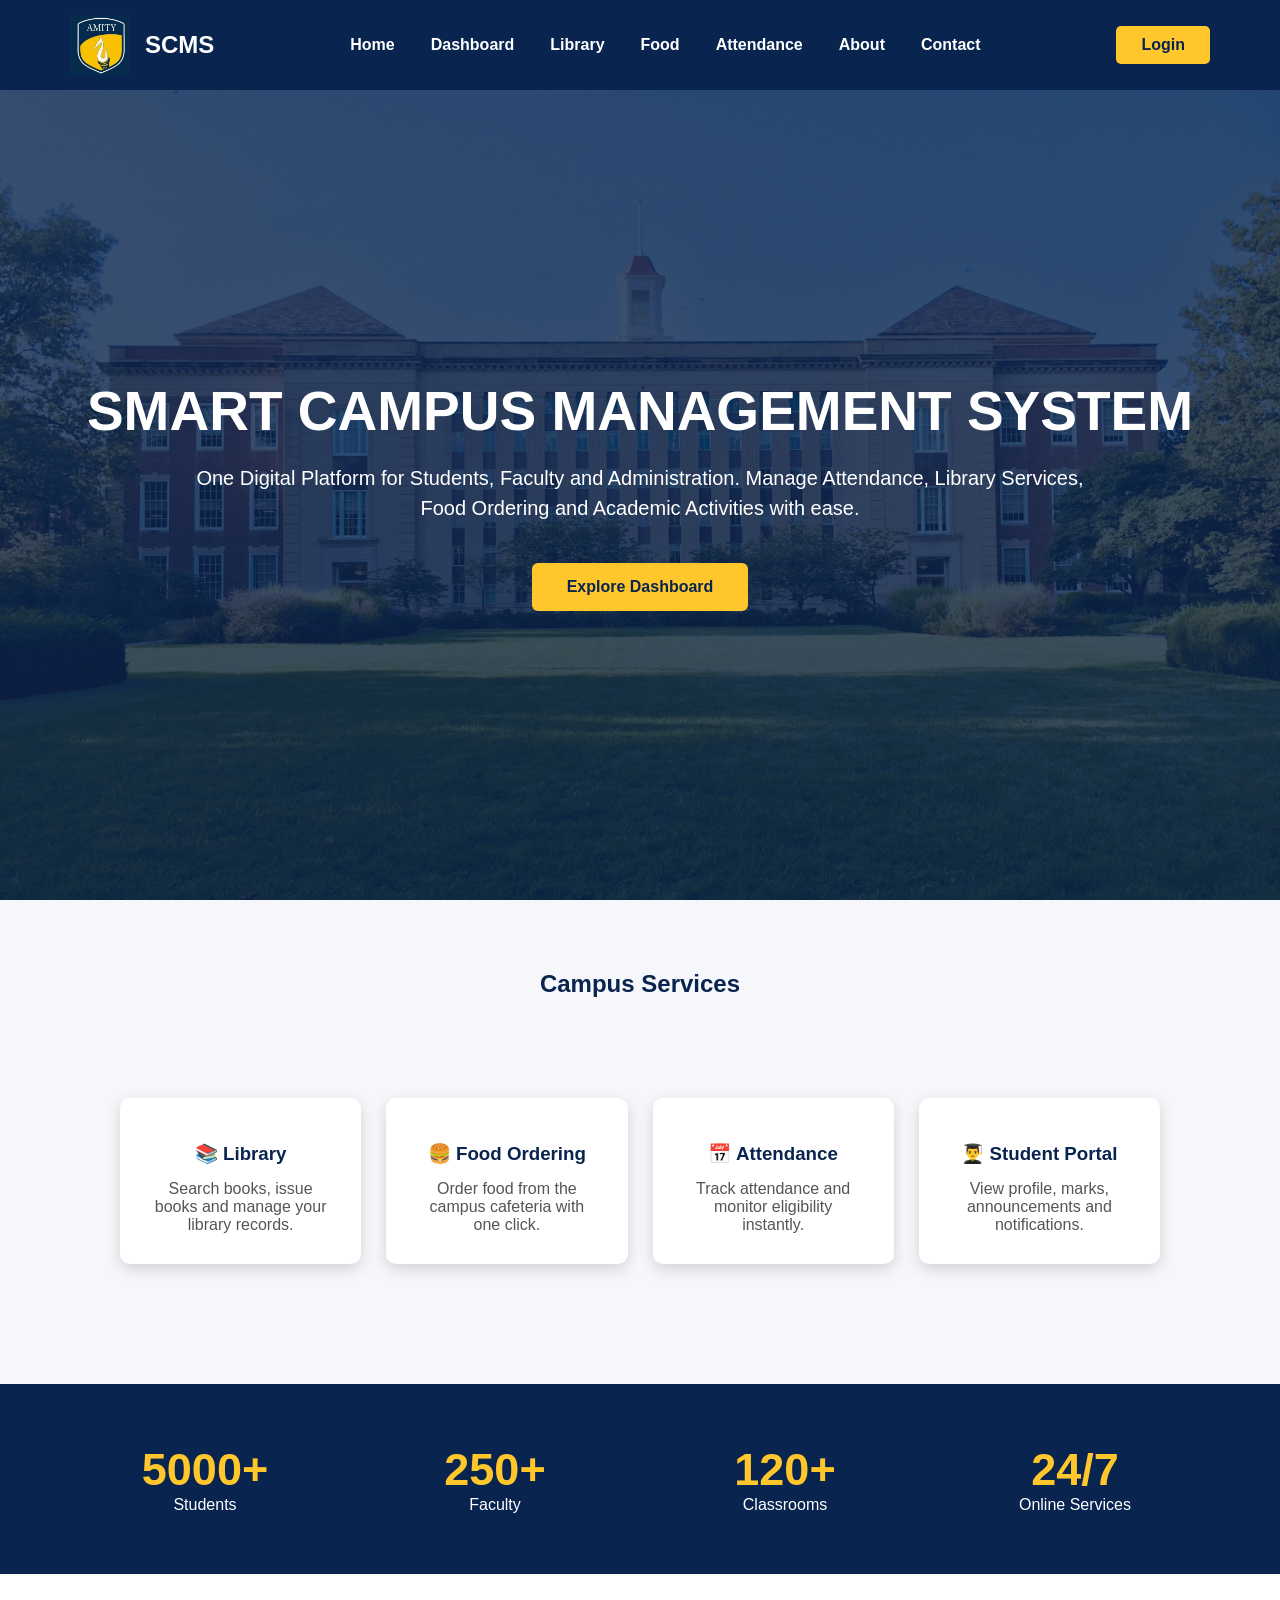
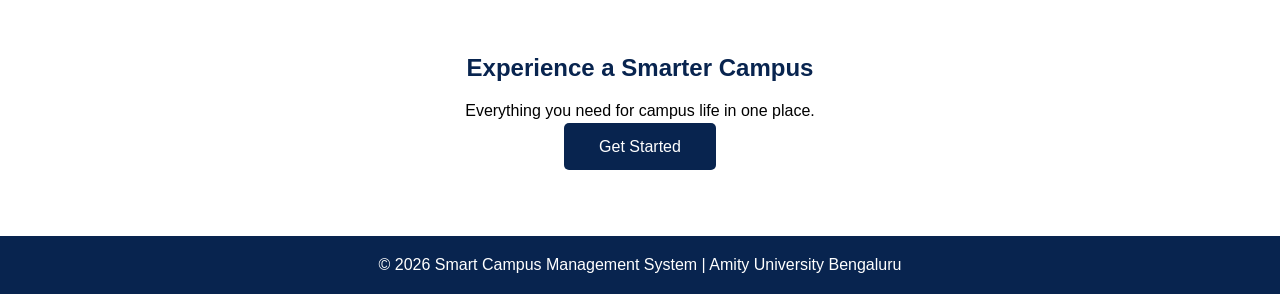
==== commit 279e1674: "Add files via upload" ====
--- a/index.html
+++ b/index.html
@@ -1,253 +1,368 @@
-<!DOCTYPE html>
-<html>
-
-<head>
-
-    <title>SCMS</title>
-
-    <link rel="stylesheet" href="style.css">
-
-</head>
-
-<body>
-
-<nav>
-
-    <div class="logo">
-        <img src="images/logo.png" alt="SCMS Logo">
-        <h2>SCMS</h2>
-    </div>
-
-    <ul>
-
-        <li><a href="index.html">Home</a></li>
-
-        <li><a href="dashboard.html">Dashboard</a></li>
-
-        <li><a href="library.html">Library</a></li>
-
-        <li><a href="food.html">Food</a></li>
-
-        <li><a href="attendance.html">Attendance</a></li>
-
-        <li><a href="about.html">About</a></li>
-
-        <li><a href="contact.html">Contact</a></li>
-
-    </ul>
-
-    <a href="login.html">
-        <button>Login</button>
-    </a>
-
-</nav>
-<section class="hero">
-
-<div class="hero-text">
-
-<h1>
-
-SMART CAMPUS
-
-<br>
-
-<span>MANAGEMENT SYSTEM</span>
-
-</h1>
-
-<p>
-
-One Campus.
-
-Many Solutions.
-
-Endless Possibilities.
-
-</p>
-
-<div class="buttons">
-
-<button class="btn1">
-
-Get Started
-
-</button>
-
-<button class="btn2">
-
-Explore More
-
-</button>
-
-</div>
-
-</div>
-
-</section>
-</body>
-<!-- Modules Section -->
-
-<section class="modules">
-
-    <h1>Our Modules</h1>
-
-    <p>
-        Everything a student needs in one place.
-    </p>
-
-    <div class="module-container">
-
-<div class="card">
-
-    <h2>📚</h2>
-
-    <h3>Library Management</h3>
-
-    <p>
-
-        Search books, issue books and
-        manage library activities.
-
-    </p>
-
-</div>  <div class="card">
-
-    <h2>🍔</h2>
-
-    <h3>Food Ordering</h3>
-
-    <p>
-
-        Order food online from the
-        college cafeteria.
-
-    </p>
-
-</div> <div class="card">
-
-    <h2>📊</h2>
-
-    <h3>Attendance Tracker</h3>
-
-    <p>
-
-        View attendance,
-        GPA and reports.
-
-    </p>
-
-</div> </div>
-
-</section><section class="about">
-
-    <div class="about-text">
-
-        <h1>About SCMS</h1>
-
-        <p>
-
-            Smart Campus Management System
-            is a digital platform developed
-            to simplify campus services like
-            library management, food ordering,
-            and attendance tracking.
-
-        </p>
-
-        <button>
-
-            Learn More
-
-        </button>
-
-    </div>
-
-</section>
-<section class="stats">
-
-    <h1>Campus at a Glance</h1>
-
-    <div class="stats-container">
-
-        <div class="stat-box">
-            <h2>10,000+</h2>
-            <p>Students</p>
-        </div>
-
-        <div class="stat-box">
-            <h2>500+</h2>
-            <p>Faculty Members</p>
-        </div>
-
-        <div class="stat-box">
-            <h2>50+</h2>
-            <p>Departments</p>
-        </div>
-
-        <div class="stat-box">
-            <h2>24/7</h2>
-            <p>Campus Services</p>
-        </div>
-
-    </div>
-
-</section><section class="features">
-
-    <h1>Why Choose SCMS?</h1>
-
-    <div class="feature">
-
-        <h3>✔ Easy Library Access</h3>
-
-        <p>Search and issue books in seconds.</p>
-
-    </div>
-
-    <div class="feature">
-
-        <h3>✔ Smart Attendance</h3>
-
-        <p>Track attendance and GPA digitally.</p>
-
-    </div>
-
-    <div class="feature">
-
-        <h3>✔ Online Food Ordering</h3>
-
-        <p>Order food directly from the cafeteria.</p>
-
-    </div>
-
-</section><footer>
-
-    <h2>Smart Campus Management System</h2>
-
-    <p>
-        Making Campus Life Smarter & Simpler
-    </p>
-
-    <hr>
-
-    <p>
-
-        Email :
-        scms@college.edu
-
-    </p>
-
-    <p>
-
-        Phone :
-        +91 9876543210
-
-    </p>
-
-    <p>
-
-        © 2026 Smart Campus Management System
-
-    </p>
-
-</footer>
-</html>
+<!DOCTYPE html>
+<html lang="en">
+<head>
+    <meta charset="UTF-8">
+    <meta name="viewport" content="width=device-width, initial-scale=1.0">
+    <title>SCMS | Smart Campus Management System</title>
+
+    <link rel="stylesheet" href="style.css">
+
+    <style>
+
+*{
+    margin:0;
+    padding:0;
+    box-sizing:border-box;
+    font-family:Arial, Helvetica, sans-serif;
+}
+
+body{
+    background:#f5f7fa;
+}
+
+/* Navigation */
+
+nav{
+    width:100%;
+    background:#08244f;
+    display:flex;
+    justify-content:space-between;
+    align-items:center;
+    padding:15px 70px;
+}
+
+.logo{
+    display:flex;
+    align-items:center;
+}
+
+.logo img{
+    width:60px;
+}
+
+.logo h2{
+    color:white;
+    margin-left:15px;
+}
+
+nav ul{
+    list-style:none;
+    display:flex;
+}
+
+nav ul li{
+    margin:0 18px;
+}
+
+nav ul li a{
+    text-decoration:none;
+    color:white;
+    font-weight:bold;
+}
+
+nav ul li a:hover{
+    color:#FFC72C;
+}
+
+.login-btn{
+    background:#FFC72C;
+    color:#08244f;
+    padding:10px 25px;
+    text-decoration:none;
+    border-radius:5px;
+    font-weight:bold;
+}
+
+/* Hero */
+
+.hero{
+    height:90vh;
+    background:linear-gradient(rgba(8,36,79,.8),rgba(8,36,79,.8)),
+    url("images/bg.jpg");
+    background-size:cover;
+    background-position:center;
+
+    display:flex;
+    justify-content:center;
+    align-items:center;
+    text-align:center;
+    color:white;
+}
+
+.hero h1{
+    font-size:55px;
+}
+
+.hero p{
+    margin:20px auto;
+    width:70%;
+    font-size:20px;
+    line-height:30px;
+}
+
+.hero a{
+    display:inline-block;
+    margin-top:20px;
+    background:#FFC72C;
+    color:#08244f;
+    text-decoration:none;
+    padding:15px 35px;
+    border-radius:6px;
+    font-weight:bold;
+}
+
+/* Features */
+
+.features{
+
+    padding:70px;
+
+}
+
+.features h2{
+
+    text-align:center;
+    color:#08244f;
+    margin-bottom:50px;
+}
+
+.cards{
+
+display:grid;
+grid-template-columns:repeat(4,1fr);
+gap:25px;
+
+}
+
+.card{
+
+background:white;
+padding:30px;
+text-align:center;
+border-radius:10px;
+box-shadow:0 5px 15px rgba(0,0,0,.15);
+
+}
+
+.card h3{
+
+margin:15px 0;
+color:#08244f;
+
+}
+
+.card p{
+
+color:#555;
+
+}
+
+/* Stats */
+
+.stats{
+
+background:#08244f;
+color:white;
+padding:60px;
+
+display:grid;
+grid-template-columns:repeat(4,1fr);
+text-align:center;
+
+}
+
+.stats h1{
+
+font-size:45px;
+color:#FFC72C;
+
+}
+
+/* CTA */
+
+.cta{
+
+padding:80px;
+text-align:center;
+background:white;
+
+}
+
+.cta h2{
+
+color:#08244f;
+margin-bottom:20px;
+
+}
+
+.cta a{
+
+text-decoration:none;
+background:#08244f;
+color:white;
+padding:15px 35px;
+border-radius:5px;
+
+}
+
+/* Footer */
+
+footer{
+
+background:#08244f;
+color:white;
+text-align:center;
+padding:20px;
+
+}
+
+    </style>
+
+</head>
+
+<body>
+
+<nav>
+
+<div class="logo">
+
+<img src="images/logo.png">
+
+<h2>SCMS</h2>
+
+</div>
+
+<ul>
+
+<li><a href="index.html">Home</a></li>
+<li><a href="dashboard.html">Dashboard</a></li>
+<li><a href="library.html">Library</a></li>
+<li><a href="food.html">Food</a></li>
+<li><a href="attendance.html">Attendance</a></li>
+<li><a href="about.html">About</a></li>
+<li><a href="contact.html">Contact</a></li>
+
+</ul>
+
+<a href="login.html" class="login-btn">Login</a>
+
+</nav>
+
+<section class="hero">
+
+<div>
+
+<h1>SMART CAMPUS MANAGEMENT SYSTEM</h1>
+
+<p>
+
+One Digital Platform for Students, Faculty and Administration.
+Manage Attendance, Library Services, Food Ordering and Academic Activities with ease.
+
+</p>
+
+<a href="dashboard.html">Explore Dashboard</a>
+
+</div>
+
+</section>
+
+<section class="features">
+
+<h2>Campus Services</h2>
+
+<div class="cards">
+
+<div class="card">
+
+<h3>📚 Library</h3>
+
+<p>Search books, issue books and manage your library records.</p>
+
+</div>
+
+<div class="card">
+
+<h3>🍔 Food Ordering</h3>
+
+<p>Order food from the campus cafeteria with one click.</p>
+
+</div>
+
+<div class="card">
+
+<h3>📅 Attendance</h3>
+
+<p>Track attendance and monitor eligibility instantly.</p>
+
+</div>
+
+<div class="card">
+
+<h3>👨‍🎓 Student Portal</h3>
+
+<p>View profile, marks, announcements and notifications.</p>
+
+</div>
+
+</div>
+
+</section>
+
+<section class="stats">
+
+<div>
+
+<h1>5000+</h1>
+
+<p>Students</p>
+
+</div>
+
+<div>
+
+<h1>250+</h1>
+
+<p>Faculty</p>
+
+</div>
+
+<div>
+
+<h1>120+</h1>
+
+<p>Classrooms</p>
+
+</div>
+
+<div>
+
+<h1>24/7</h1>
+
+<p>Online Services</p>
+
+</div>
+
+</section>
+
+<section class="cta">
+
+<h2>Experience a Smarter Campus</h2>
+
+<p>Everything you need for campus life in one place.</p>
+
+<br>
+
+<a href="login.html">Get Started</a>
+
+</section>
+
+<footer>
+
+<p>© 2026 Smart Campus Management System | Amity University Bengaluru</p>
+
+</footer>
+
+</body>
+
+</html>
--- a/style.css
+++ b/style.css
@@ -1,1008 +1,128 @@
-*{
-    margin:0;
-    padding:0;
-    box-sizing:border-box;
-    font-family:Arial, Helvetica, sans-serif;
-}
+.welcome{
 
-body{
-
-    background:#081B3A;
+padding:60px;
+text-align:center;
+background:#08244f;
+color:white;
 
 }
 
-nav{
+.cards{
 
-    display:flex;
-
-    justify-content:space-between;
-
-    align-items:center;
-
-    padding:20px 70px;
-
-    background:#081B3A;
+display:grid;
+grid-template-columns:repeat(4,1fr);
+gap:25px;
+padding:50px;
 
 }
 
-.logo{
+.card{
 
-    display:flex;
-
-    align-items:center;
-
-    gap:10px;
+background:white;
+padding:30px;
+border-radius:10px;
+text-align:center;
+box-shadow:0 5px 15px rgba(0,0,0,.15);
 
 }
 
-.logo img{
+.card h1{
 
-    width:55px;
+font-size:40px;
+margin:15px 0;
+color:#FFC72C;
 
 }
 
-.logo h2{
+.actions{
 
-    color:white;
+padding:50px;
 
 }
 
-nav ul{
+.actions h2{
 
-    display:flex;
-
-    list-style:none;
-
-    gap:35px;
+text-align:center;
+margin-bottom:30px;
 
 }
 
-nav ul li a{
+.action-grid{
 
-    text-decoration:none;
-
-    color:white;
-
-    font-weight:bold;
+display:grid;
+grid-template-columns:repeat(2,1fr);
+gap:30px;
 
 }
 
-nav button{
+.box{
 
-    padding:10px 25px;
-
-    background:#FFC107;
-
-    border:none;
-
-    border-radius:5px;
-
-    cursor:pointer;
-
-    font-weight:bold;
-
-    }
-    .hero{
-
-height:90vh;
-
-background:url("images/bg.jpg");
-
-background-size:cover;
-
-background-position:center;
-
-display:flex;
-
-align-items:center;
-
-padding-left:80px;
-
-}
-
-.hero-text{
-
+background:#08244f;
 color:white;
-
-width:50%;
-
-}
-
-.hero h1{
-
-font-size:70px;
-
-}
-
-.hero h1 span{
-
-color:#FFC107;
-
-}
-
-.hero p{
-
-font-size:24px;
-
-margin-top:25px;
-
-line-height:40px;
-
-}
-
-.buttons{
-
-margin-top:40px;
-
-}
-
-.btn1{
-
-padding:15px 35px;
-
-background:#FFC107;
-
-border:none;
-
-font-weight:bold;
-
-margin-right:20px;
-
-cursor:pointer;
-
-}
-
-.btn2{
-
-padding:15px 35px;
-
-background:transparent;
-
-border:2px solid white;
-
-color:white;
-
-cursor:pointer;
-
-}.modules{
-
-    text-align:center;
-
-    padding:80px 60px;
-
-    background:#F5F7FA;
-
-}
-
-.modules h1{
-
-    color:#081B3A;
-
-    font-size:40px;
-
-}
-
-.modules p{
-
-    margin-top:15px;
-
-    color:#666;
-
-    font-size:18px;
-}
-
-.module-container{
-
-    display:flex;
-
-    justify-content:center;
-
-    margin-top:50px;
-
-}.card{
-
-    width:300px;
-
-    background:white;
-
-    margin:20px;
-
-    padding:35px;
-
-    border-radius:12px;
-
-    box-shadow:0px 5px 15px rgba(0,0,0,0.15);
-
-    transition:0.3s;
-
-}
-
-.card:hover{
-
-    transform:translateY(-10px);
-
-}
-
-.card h2{
-
-    font-size:50px;
-
-}
-
-.card h3{
-
-    margin-top:20px;
-
-    color:#081B3A;
-
-}
-
-.card p{
-
-    margin-top:20px;
-
-    line-height:28px;
-
-}
-.about{
-
-    background:#081B3A;
-
-    color:white;
-
-    padding:100px;
-
-    text-align:center;
-
-}
-
-.about h1{
-
-    font-size:45px;
-
-}
-
-.about p{
-
-    width:70%;
-
-    margin:auto;
-
-    margin-top:25px;
-
-    line-height:35px;
-
-}
-
-.about button{
-
-    margin-top:35px;
-
-    padding:15px 35px;
-
-    background:#FFC107;
-
-    border:none;
-
-    font-weight:bold;
-
-}.stats{
-
-    padding:80px;
-    text-align:center;
-    background:#F8F9FA;
-
-}
-
-.stats h1{
-
-    color:#081B3A;
-    margin-bottom:50px;
-
-}
-
-.stats-container{
-
-    display:flex;
-    justify-content:center;
-    gap:30px;
-
-}
-
-.stat-box{
-
-    background:white;
-    padding:35px;
-    width:220px;
-    border-radius:10px;
-    box-shadow:0px 5px 15px rgba(0,0,0,0.15);
-
-}
-
-.stat-box h2{
-
-    color:#FFC107;
-    font-size:35px;
-
-}
-.features{
-
-    padding:80px;
-    text-align:center;
-
-}
-
-.feature{
-
-    margin:25px auto;
-    width:70%;
-
-}footer{
-
-    background:#081B3A;
-    color:white;
-    text-align:center;
-    padding:50px;
-
-}
-
-footer p{
-
-    margin-top:15px;
-
-}
-
-footer hr{
-
-    margin:25px 0;
-
-}.login-section{
-
-height:90vh;
-
-display:flex;
-
-justify-content:center;
-
-align-items:center;
-
-background:#F5F7FA;
-
-}
-
-.login-box{
-
-width:420px;
-
-background:white;
-
-padding:40px;
-
-border-radius:12px;
-
+padding:35px;
 text-align:center;
-
-box-shadow:0px 5px 20px rgba(0,0,0,.2);
-
-}.login-box input{
-
-width:100%;
-
-padding:15px;
-
-margin-top:20px;
-
-border-radius:6px;
-
-border:1px solid #ccc;
-
-font-size:16px;
-
-}.login-box button{
-
-width:100%;
-
-padding:15px;
-
-margin-top:25px;
-
-background:#FFC107;
-
-border:none;
-
-font-weight:bold;
-
-cursor:pointer;
-
-font-size:18px;
-
-border-radius:6px;
-
-}.options{
-
-display:flex;
-
-justify-content:space-between;
-
-margin-top:20px;
-
-font-size:14px;
-
-}.login-logo{
-
-width:90px;
-
-margin-bottom:20px;
-
-}.login-box button:hover{
-
-background:#E0A800;
-
-}
-
-.options a:hover{
-
-color:#FFC107;
-
-}.welcome{
-
-padding:60px;
-
-color:white;
-
-text-align:center;
-
-}.dashboard{
-
-display:flex;
-
-justify-content:center;
-
-gap:30px;
-
-padding:60px;
-
-flex-wrap:wrap;
-
-}
-
-.dash-card{
-
-width:240px;
-
-padding:30px;
-
-background:white;
-
+text-decoration:none;
 border-radius:10px;
-
-text-align:center;
-
-box-shadow:0px 5px 15px rgba(0,0,0,.2);
-
+font-size:22px;
 transition:.3s;
 
 }
 
-.dash-card:hover{
+.box:hover{
 
-transform:translateY(-10px);
-
-}.library-header{
-
-    text-align:center;
-    padding:60px;
-    color:white;
-
-}.options a:hover{
-
-color:#FFC107;
-
-}.welcome{
-
-padding:60px;
-
-color:white;
-
-text-align:center;
-
-}.dashboard{
-
-display:flex;
-
-justify-content:center;
-
-gap:30px;
-
-padding:60px;
-
-flex-wrap:wrap;
+background:#FFC72C;
+color:#08244f;
 
 }
 
-.dash-card{
+.notifications{
 
-width:240px;
-
-padding:30px;
-
-background:white;
-
-border-radius:10px;
-
-text-align:center;
-
-box-shadow:0px 5px 15px rgba(0,0,0,.2);
-
-transition:.3s;
+padding:50px;
 
 }
 
-.dash-card:hover{
+.notifications h2{
 
-transform:translateY(-10px);
-
-}.library-header{
-
-    text-align:center;
-    padding:60px;
-    color:white;
-
-}.books{
-
-    padding:40px;
+text-align:center;
+margin-bottom:25px;
 
 }
 
-table{
+.notifications ul{
 
-    width:90%;
-    margin:auto;
-    border-collapse:collapse;
-    background:white;
+list-style:none;
 
 }
 
-th{
+.notifications li{
 
-    background:#081B3A;
-    color:white;
+background:white;
+padding:15px;
+margin:15px 0;
+border-left:6px solid #FFC72C;
+box-shadow:0 3px 10px rgba(0,0,0,.1);
 
 }
 
-th,td{
+.events{
 
-    padding:15px;
-    border:1px solid #ddd;
-    text-align:center;
-
-}.categories{
-
-    padding:70px;
-
-    text-align:center;
+padding:50px;
 
 }
 
-.category-container{
+.events h2{
 
-    display:flex;
-
-    justify-content:center;
-
-    gap:25px;
-
-    margin-top:40px;
-
-    flex-wrap:wrap;
+text-align:center;
+margin-bottom:25px;
 
 }
 
-.category-card{
+.event{
 
-    width:220px;
-
-    background:white;
-
-    padding:30px;
-
-    border-radius:12px;
-
-    box-shadow:0px 5px 15px rgba(0,0,0,.15);
-
-    transition:.3s;
+background:white;
+padding:20px;
+margin:20px 0;
+border-radius:8px;
+box-shadow:0 3px 10px rgba(0,0,0,.15);
 
 }
-
-.category-card:hover{
-
-    transform:translateY(-8px);
-
-}.recent-books{
-
-padding:70px;
-
-text-align:center;
-
-background:#F8F9FA;
-
-}
-
-.recent-container{
-
-display:flex;
-
-justify-content:center;
-
-gap:30px;
-
-margin-top:40px;
-
-}
-
-.recent-card{
-
-width:250px;
-
-padding:25px;
-
-background:white;
-
-border-radius:12px;
-
-box-shadow:0px 5px 15px rgba(0,0,0,.15);
-
-}.popular-books{
-
-padding:70px;
-
-text-align:center;
-
-}
-
-.popular-container{
-
-display:flex;
-
-justify-content:center;
-
-gap:30px;
-
-margin-top:40px;
-
-}
-
-.popular-card{
-
-width:250px;
-
-background:white;
-
-padding:30px;
-
-border-radius:12px;
-
-box-shadow:0px 5px 15px rgba(0,0,0,.15);
-
-transition:.3s;
-
-}
-
-.popular-card:hover{
-
-transform:scale(1.05);
-
-}.food-header{
-
-text-align:center;
-
-padding:60px;
-
-color:white;
-
-}.food-search{
-
-text-align:center;
-
-margin:40px;
-
-}
-
-.food-search input{
-
-width:350px;
-
-padding:15px;
-
-}
-
-.food-search button{
-
-padding:15px 30px;
-
-background:#FFC107;
-
-border:none;
-
-cursor:pointer;
-
-}.menu{
-
-padding:70px;
-
-text-align:center;
-
-}
-
-.menu-container{
-
-display:flex;
-
-justify-content:center;
-
-gap:30px;
-
-flex-wrap:wrap;
-
-margin-top:40px;
-
-}
-
-.menu-card{
-
-width:250px;
-
-background:white;
-
-padding:30px;
-
-border-radius:12px;
-
-box-shadow:0px 5px 15px rgba(0,0,0,.15);
-
-transition:.3s;
-
-}
-
-.menu-card:hover{
-
-transform:translateY(-8px);
-
-}
-
-.menu-card button{
-
-margin-top:15px;
-
-padding:10px 20px;
-
-background:#FFC107;
-
-border:none;
-
-cursor:pointer;
-
-}.cart{
-
-padding:60px;
-
-text-align:center;
-
-background:#F5F7FA;
-
-}footer{
-
-    background:#081B3A;
-    color:white;
-    padding:50px 80px 20px;
-
-}
-
-.footer-container{
-
-    display:flex;
-    justify-content:space-between;
-    flex-wrap:wrap;
-    gap:50px;
-
-}
-
-.footer-about{
-
-    width:35%;
-
-}
-
-.footer-about h2{
-
-    color:#FFC107;
-    margin-bottom:15px;
-
-}
-
-.footer-about p{
-
-    line-height:28px;
-
-}
-
-.footer-links h3,
-.footer-contact h3{
-
-    color:#FFC107;
-    margin-bottom:15px;
-
-}
-
-.footer-links ul{
-
-    list-style:none;
-
-}
-
-.footer-links li{
-
-    margin-bottom:12px;
-
-}
-
-.footer-links a{
-
-    color:white;
-    text-decoration:none;
-
-}
-
-.footer-links a:hover{
-
-    color:#FFC107;
-
-}
-
-.footer-contact p{
-
-    margin-bottom:12px;
-
-}
-
-footer hr{
-
-    margin:40px 0 20px;
-    border:0;
-    height:1px;
-    background:#4B5D80;
-
-}
-
-.copyright{
-
-    text-align:center;
-    font-size:14px;
-
-}.attendance-header{
-
-    text-align:center;
-
-    padding:60px;
-
-    color:white;
-
-}.overall-attendance{
-
-    display:flex;
-
-    justify-content:center;
-
-    padding:50px;
-
-}
-
-.attendance-card{
-
-    width:350px;
-
-    background:white;
-
-    padding:35px;
-
-    text-align:center;
-
-    border-radius:12px;
-
-    box-shadow:0px 5px 15px rgba(0,0,0,.2);
-
-}
-
-.attendance-card h1{
-
-    font-size:55px;
-
-    color:#FFC107;
-
-}.performance{
-
-padding:70px;
-
-text-align:center;
-
-}
-
-.performance-container{
-
-display:flex;
-
-justify-content:center;
-
-gap:30px;
-
-margin-top:40px;
-
-}
-
-.performance-card{
-
-width:220px;
-
-background:white;
-
-padding:30px;
-
-border-radius:12px;
-
-box-shadow:0px 5px 15px rgba(0,0,0,.15);
-
-}.calendar{
-
-text-align:center;
-
-padding:60px;
-
-background:#F5F7FA;
-
-}
-
-.calendar-container{
-
-display:flex;
-
-justify-content:center;
-
-gap:20px;
-
-margin-top:30px;
-
-}
-
-.calendar-container div{
-
-background:white;
-
-padding:20px;
-
-border-radius:8px;
-
-box-shadow:0px 3px 10px rgba(0,0,0,.15);
-
-}.attendance-notification{
-
-padding:60px;
-
-text-align:center;
-
-}
-
-.attendance-notification ul{
-
-list-style:none;
-
-margin-top:30px;
-
-}
-
-.attendance-notification li{
-
-margin:20px;
-
-font-size:18px;
-
-}
